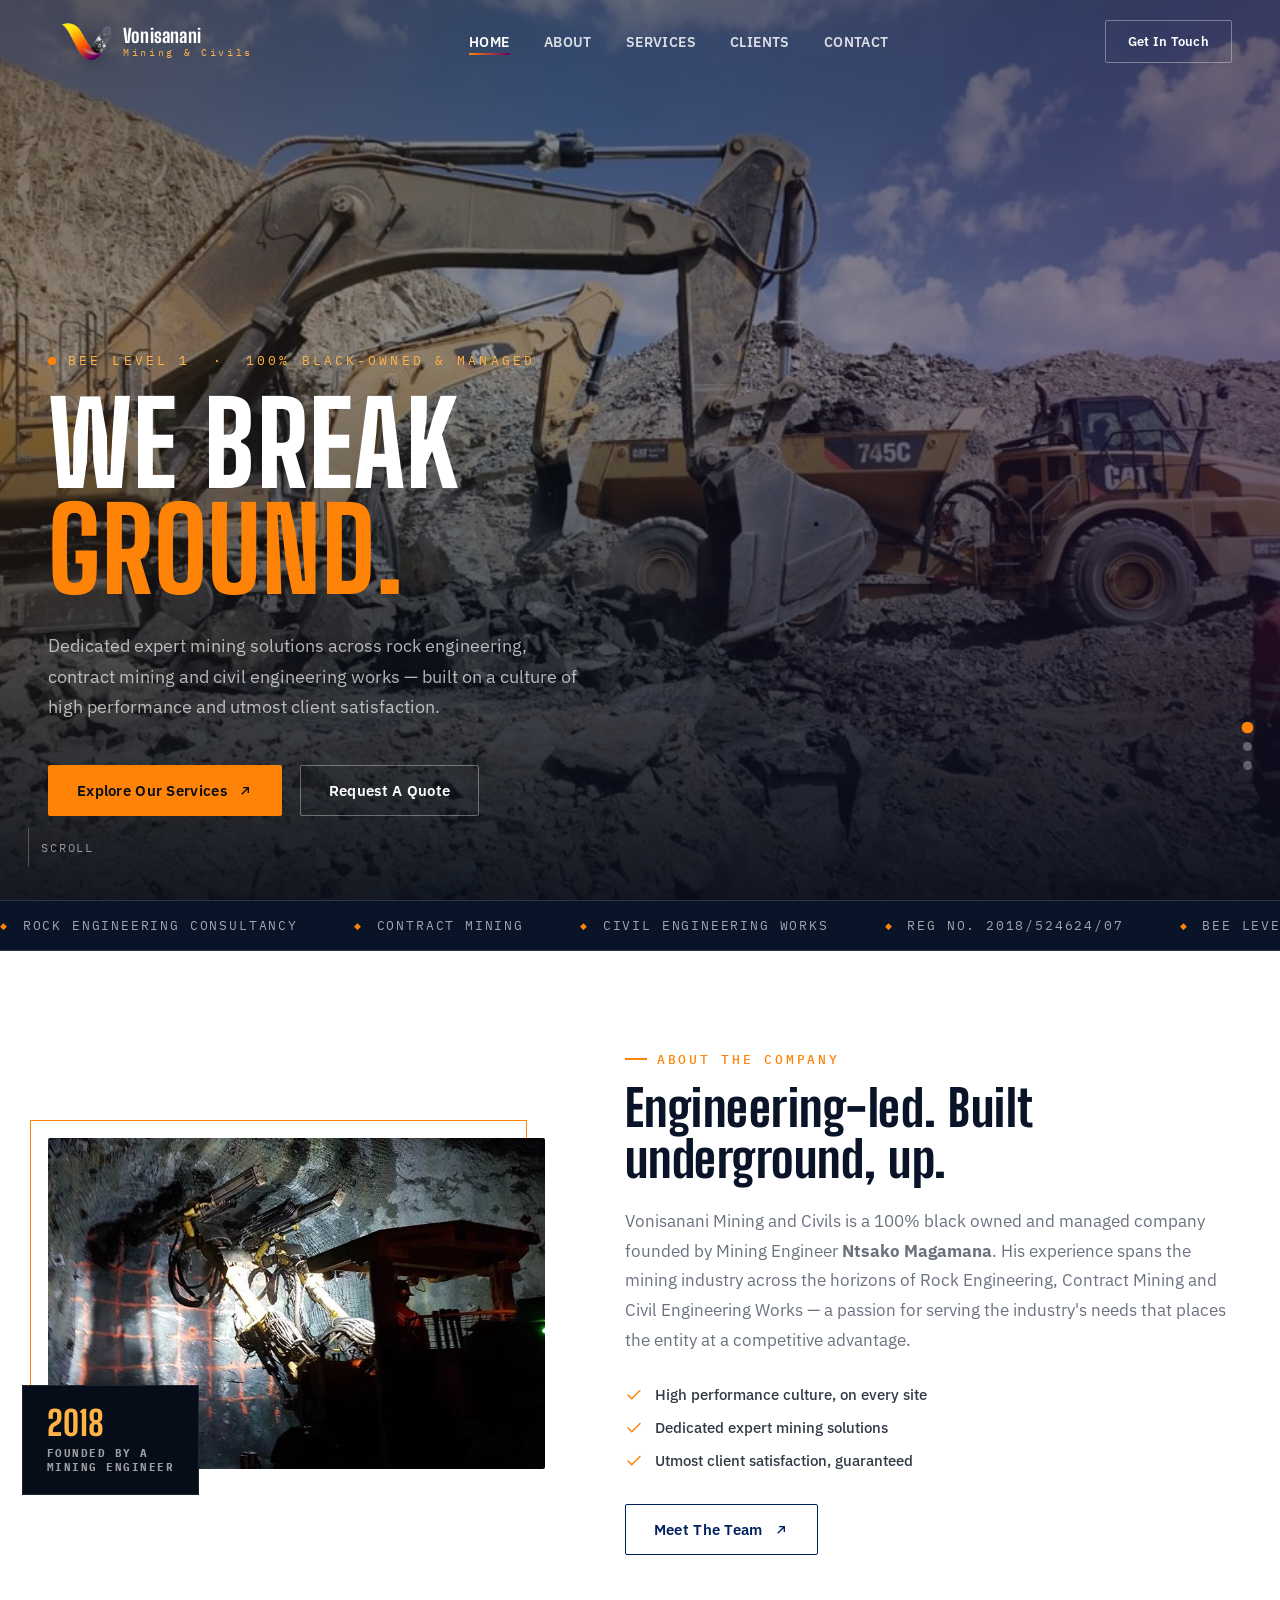
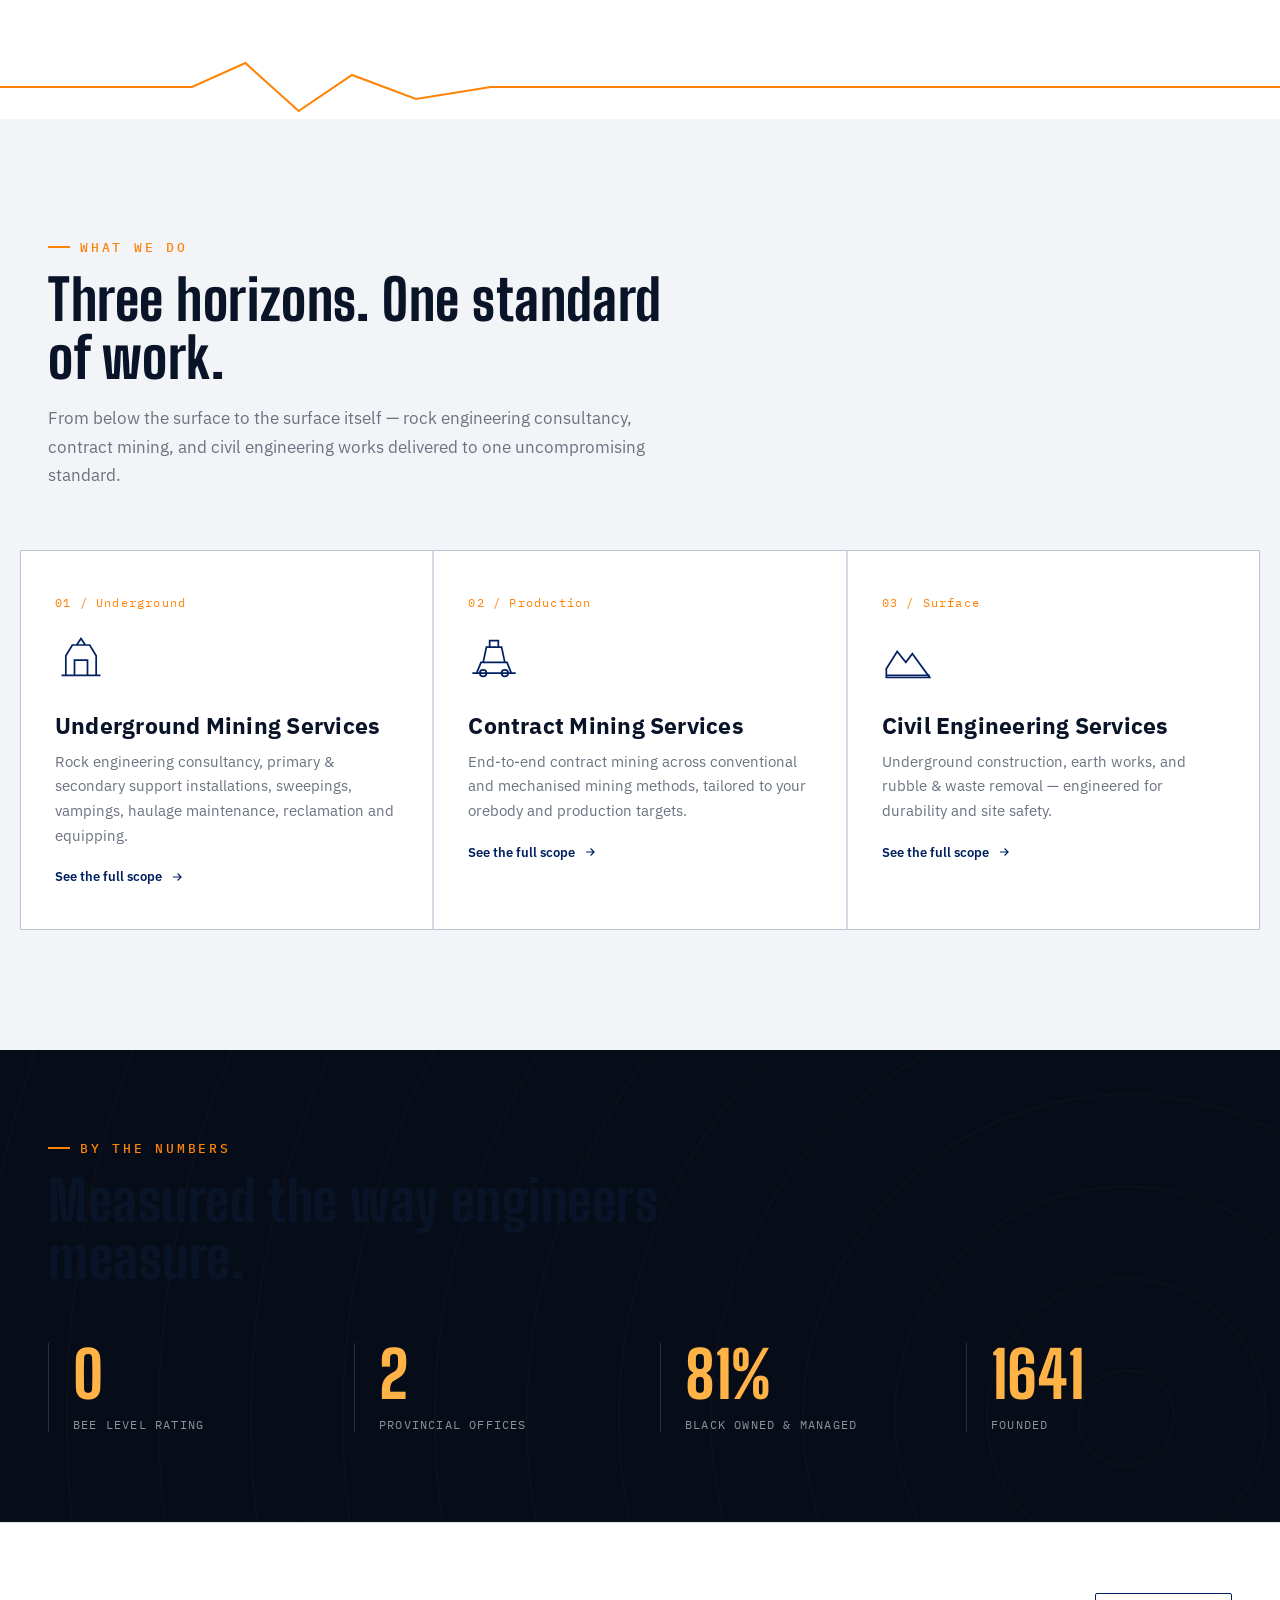
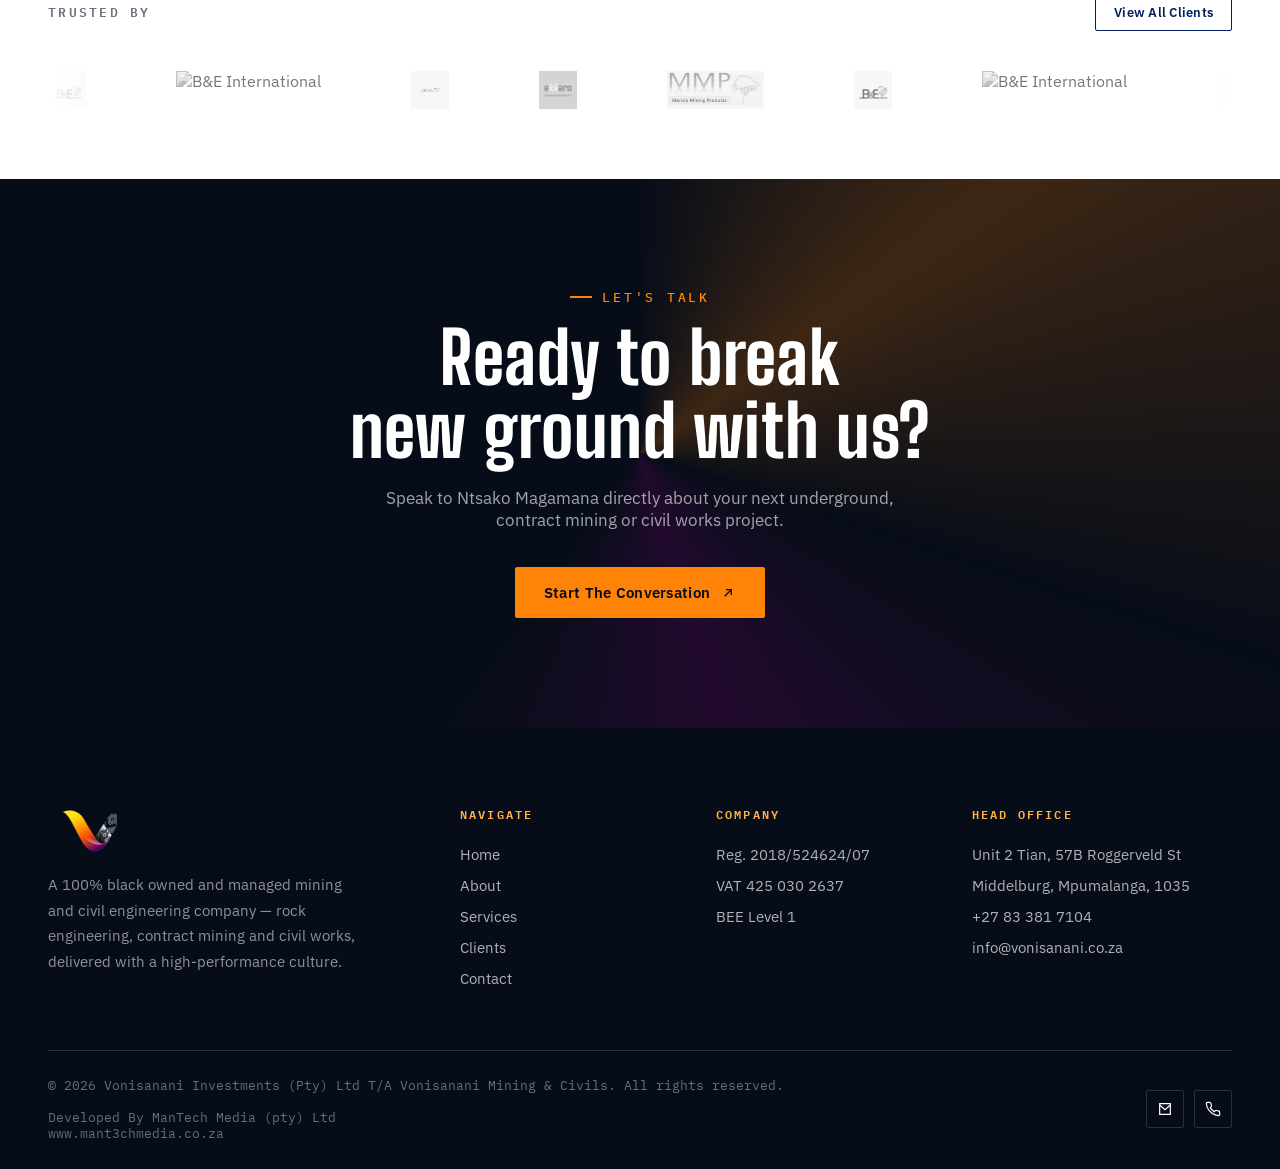
==== index.html @ 97412096 "Initial commit" ====
<!DOCTYPE html>
<html lang="en">
<head>
<meta charset="UTF-8">
<meta name="viewport" content="width=device-width, initial-scale=1.0">
<title>Vonisanani Mining & Civils — Rock Engineering, Contract Mining & Civil Works</title>
<meta name="description" content="100% black-owned, BEE Level 1 mining and civil engineering contractor delivering rock engineering, contract mining and civil construction across Mpumalanga, Gauteng and North West.">
<link rel="icon" href="images/logo.png">
<link rel="stylesheet" href="css/style.css">
</head>
<body>

<div class="scroll-progress"></div>

<!-- ===================== HEADER ===================== -->
<header class="site-header">
  <div class="container">
    <a href="index.html" class="brand">
      <img src="images/logo.png" alt="Vonisanani Mining & Civils logo">
      <span class="brand-word">Vonisanani<span>Mining &amp; Civils</span></span>
    </a>
    <nav class="nav-desktop">
      <a href="index.html">Home</a>
      <a href="about.html">About</a>
      <a href="services.html">Services</a>
      <a href="clients.html">Clients</a>
      <a href="contact.html">Contact</a>
    </nav>
    <div class="nav-cta">
      <a href="contact.html" class="btn btn-ghost">Get In Touch</a>
      <button class="burger" aria-label="Open menu"><span></span><span></span><span></span></button>
    </div>
  </div>
</header>

<div class="mobile-nav">
  <a href="index.html">Home</a>
  <a href="about.html">About</a>
  <a href="services.html">Services</a>
  <a href="clients.html">Clients</a>
  <a href="contact.html">Contact</a>
  <div class="mobile-nav-foot">
    +27 83 381 7104 &nbsp;·&nbsp; info@vonisanani.co.za<br>Middelburg · Centurion · Mooinooi
  </div>
</div>

<!-- ===================== HERO ===================== -->
<section class="hero" id="top">
  <div class="hero-slides">
    <div class="hero-slide active" style="background-image:url('images/hero-excavator.jpg')"></div>
    <div class="hero-slide" style="background-image:url('images/earthworks-trucks.jpg')"></div>
    <div class="hero-slide" style="background-image:url('images/underground-support.jpg')"></div>
  </div>
  <div class="hero-content">
    <div class="container">
      <div class="hero-eyebrow"><span class="dot"></span> BEE Level 1 &nbsp;·&nbsp; 100% Black-Owned &amp; Managed</div>
      <h1 class="hero-title">
        <span class="line"><span>WE BREAK</span></span>
        <span class="line"><span class="grad-text">GROUND.</span></span>
      </h1>
      <p class="hero-sub">Dedicated expert mining solutions across rock engineering, contract mining and civil engineering works — built on a culture of high performance and utmost client satisfaction.</p>
      <div class="hero-actions">
        <a href="services.html" class="btn btn-primary">Explore Our Services
          <svg viewBox="0 0 24 24" fill="none" stroke="currentColor" stroke-width="2"><path d="M7 17L17 7M9 7h8v8"/></svg>
        </a>
        <a href="contact.html" class="btn btn-ghost">Request A Quote</a>
      </div>
    </div>
  </div>
  <div class="hero-dots">
    <button class="active" aria-label="Slide 1"></button>
    <button aria-label="Slide 2"></button>
    <button aria-label="Slide 3"></button>
  </div>
  <div class="hero-scroll"><span class="line-anim"></span> Scroll</div>
</section>

<!-- ===================== MARQUEE STRIP ===================== -->
<div class="marquee-strip">
  <div class="marquee-track">
    <span>Rock Engineering Consultancy</span>
    <span>Contract Mining</span>
    <span>Civil Engineering Works</span>
    <span>Reg No. 2018/524624/07</span>
    <span>BEE Level 1</span>
    <span>Mpumalanga · Gauteng · North West</span>
    <span>Rock Engineering Consultancy</span>
    <span>Contract Mining</span>
    <span>Civil Engineering Works</span>
    <span>Reg No. 2018/524624/07</span>
    <span>BEE Level 1</span>
    <span>Mpumalanga · Gauteng · North West</span>
  </div>
</div>

<!-- ===================== INTRO ===================== -->
<section class="section intro-strip">
  <div class="container">
    <div class="intro-grid">
      <div class="intro-figure reveal">
        <img src="images/underground-worker.jpg" alt="Vonisanani mining crew underground on site">
        <div class="intro-badge">
          <div class="num">2018</div>
          <div class="lbl">Founded By A<br>Mining Engineer</div>
        </div>
      </div>
      <div class="intro-text reveal">
        <div class="eyebrow">About The Company</div>
        <h2>Engineering-led. Built underground, up.</h2>
        <p>Vonisanani Mining and Civils is a 100% black owned and managed company founded by Mining Engineer <strong>Ntsako Magamana</strong>. His experience spans the mining industry across the horizons of Rock Engineering, Contract Mining and Civil Engineering Works — a passion for serving the industry's needs that places the entity at a competitive advantage.</p>
        <ul class="intro-list">
          <li><svg viewBox="0 0 24 24" fill="none" stroke-width="2" stroke-linecap="round"><path d="M20 6L9 17l-5-5"/></svg> High performance culture, on every site</li>
          <li><svg viewBox="0 0 24 24" fill="none" stroke-width="2" stroke-linecap="round"><path d="M20 6L9 17l-5-5"/></svg> Dedicated expert mining solutions</li>
          <li><svg viewBox="0 0 24 24" fill="none" stroke-width="2" stroke-linecap="round"><path d="M20 6L9 17l-5-5"/></svg> Utmost client satisfaction, guaranteed</li>
        </ul>
        <a href="about.html" class="btn btn-dark" style="margin-top:34px;">Meet The Team
          <svg viewBox="0 0 24 24" fill="none" stroke="currentColor" stroke-width="2"><path d="M7 17L17 7M9 7h8v8"/></svg>
        </a>
      </div>
    </div>
  </div>
</section>

<span class="fracture"><svg viewBox="0 0 1200 64" preserveAspectRatio="none"><path d="M0 32 L180 32 L230 8 L280 56 L330 20 L390 44 L460 32 L1200 32" fill="none" stroke="#ff8306" stroke-width="2"/></svg></span>

<!-- ===================== SERVICES TEASER ===================== -->
<section class="section section-off">
  <div class="container">
    <div class="section-head reveal">
      <div class="eyebrow">What We Do</div>
      <h2>Three horizons. One standard of work.</h2>
      <p>From below the surface to the surface itself — rock engineering consultancy, contract mining, and civil engineering works delivered to one uncompromising standard.</p>
    </div>
  </div>
  <div class="container" style="padding:0;">
    <div class="svc-grid reveal">
      <div class="svc-card">
        <div class="svc-num">01 / Underground</div>
        <svg class="svc-icon" viewBox="0 0 48 48" fill="none" stroke="currentColor" stroke-width="1.6"><path d="M6 40h36M10 40V22l6-10h16l6 10v18M18 40V26h12v14M20 12l4-6 4 6"/></svg>
        <h3>Underground Mining Services</h3>
        <p>Rock engineering consultancy, primary &amp; secondary support installations, sweepings, vampings, haulage maintenance, reclamation and equipping.</p>
        <a href="services.html#underground" class="more">See the full scope
          <svg viewBox="0 0 24 24" fill="none" stroke="currentColor" stroke-width="2"><path d="M5 12h14M13 6l6 6-6 6"/></svg>
        </a>
      </div>
      <div class="svc-card">
        <div class="svc-num">02 / Production</div>
        <svg class="svc-icon" viewBox="0 0 48 48" fill="none" stroke="currentColor" stroke-width="1.6"><path d="M4 38h40M8 38l4-10h24l4 10M14 28l3-14h14l3 14M20 14V8h8v6"/><circle cx="14" cy="38" r="3"/><circle cx="34" cy="38" r="3"/></svg>
        <h3>Contract Mining Services</h3>
        <p>End-to-end contract mining across conventional and mechanised mining methods, tailored to your orebody and production targets.</p>
        <a href="services.html#contract" class="more">See the full scope
          <svg viewBox="0 0 24 24" fill="none" stroke="currentColor" stroke-width="2"><path d="M5 12h14M13 6l6 6-6 6"/></svg>
        </a>
      </div>
      <div class="svc-card">
        <div class="svc-num">03 / Surface</div>
        <svg class="svc-icon" viewBox="0 0 48 48" fill="none" stroke="currentColor" stroke-width="1.6"><path d="M4 34l10-16 8 10 6-8 16 22H4z"/><path d="M4 40h40"/></svg>
        <h3>Civil Engineering Services</h3>
        <p>Underground construction, earth works, and rubble &amp; waste removal — engineered for durability and site safety.</p>
        <a href="services.html#civil" class="more">See the full scope
          <svg viewBox="0 0 24 24" fill="none" stroke="currentColor" stroke-width="2"><path d="M5 12h14M13 6l6 6-6 6"/></svg>
        </a>
      </div>
    </div>
  </div>
</section>

<!-- ===================== STATS ===================== -->
<section class="stats-band">
  <div class="contour-bg"></div>
  <div class="container">
    <div class="section-head reveal" style="margin-bottom:56px;">
      <div class="eyebrow">By The Numbers</div>
      <h2>Measured the way engineers measure.</h2>
    </div>
    <div class="stats-grid reveal reveal-stagger">
      <div class="stat" style="--i:0"><div class="count"><span data-count="1" data-suffix="">0</span></div><div class="lbl">BEE Level Rating</div></div>
      <div class="stat" style="--i:1"><div class="count"><span data-count="3" data-suffix="">0</span></div><div class="lbl">Provincial Offices</div></div>
      <div class="stat" style="--i:2"><div class="count"><span data-count="100" data-suffix="%">0%</span></div><div class="lbl">Black Owned &amp; Managed</div></div>
      <div class="stat" style="--i:3"><div class="count"><span data-count="2018" data-suffix="">0</span></div><div class="lbl">Founded</div></div>
    </div>
  </div>
</section>

<!-- ===================== CLIENTS ===================== -->
<section class="clients-strip">
  <div class="container">
    <div class="clients-head reveal">
      <h3>Trusted By</h3>
      <a href="clients.html" class="btn btn-dark" style="padding:10px 18px; font-size:12.5px;">View All Clients</a>
    </div>
    <div class="logo-track-wrap reveal">
      <div class="logo-track">
        <img src="images/client-exxaro.png" alt="Exxaro">
        <img src="images/client-be-international.png" alt="B&E International">
        <img src="images/client-shazatorque.png" alt="Shazatorque Minerals extraction &amp; processing">
        <img src="images/client-unisa.png" alt="University of South Africa">
        <img src="images/client-mmp.png" alt="Marula Mining Products">
        <img src="images/client-exxaro.png" alt="Exxaro">
        <img src="images/client-be-international.png" alt="B&E International">
        <img src="images/client-shazatorque.png" alt="Shazatorque Minerals extraction &amp; processing">
        <img src="images/client-unisa.png" alt="University of South Africa">
        <img src="images/client-mmp.png" alt="Marula Mining Products">
      </div>
    </div>
  </div>
</section>

<!-- ===================== CTA ===================== -->
<section class="cta-banner">
  <div class="container">
    <div class="eyebrow" style="justify-content:center;">Let's Talk</div>
    <h2>Ready to break<br>new ground with us?</h2>
    <p>Speak to Ntsako Magamana directly about your next underground, contract mining or civil works project.</p>
    <a href="contact.html" class="btn btn-primary">Start The Conversation
      <svg viewBox="0 0 24 24" fill="none" stroke="currentColor" stroke-width="2"><path d="M7 17L17 7M9 7h8v8"/></svg>
    </a>
  </div>
</section>

<!-- ===================== FOOTER ===================== -->
<footer class="site-footer">
  <div class="container">
    <div class="footer-grid">
      <div class="footer-brand">
        <img src="images/logo.png" alt="Vonisanani Mining & Civils logo">
        <p>A 100% black owned and managed mining and civil engineering company — rock engineering, contract mining and civil works, delivered with a high-performance culture.</p>
      </div>
      <div class="footer-col">
        <h4>Navigate</h4>
        <a href="index.html">Home</a>
        <a href="about.html">About</a>
        <a href="services.html">Services</a>
        <a href="clients.html">Clients</a>
        <a href="contact.html">Contact</a>
      </div>
      <div class="footer-col">
        <h4>Company</h4>
        <p>Reg. 2018/524624/07</p>
        <p>VAT 425 030 2637</p>
        <p>BEE Level 1</p>
      </div>
      <div class="footer-col">
        <h4>Head Office</h4>
        <p>Unit 2 Tian, 57B Roggerveld St</p>
        <p>Middelburg, Mpumalanga, 1035</p>
        <a href="tel:+27833817104">+27 83 381 7104</a>
        <a href="mailto:info@vonisanani.co.za">info@vonisanani.co.za</a>
      </div>
    </div>
    <div class="footer-bottom">
      <span>© 2026 Vonisanani Investments (Pty) Ltd T/A Vonisanani Mining &amp; Civils. All rights reserved. 
      <br>
      <br>
      Developed By ManTech Media (pty) Ltd 
      <br>
      www.mant3chmedia.co.za 

    </span>
      <div class="footer-social">
        <a href="mailto:info@vonisanani.co.za" aria-label="Email"><svg viewBox="0 0 24 24" fill="none" stroke="#fff" stroke-width="1.8"><path d="M4 4h16v16H4z"/><path d="M4 6l8 7 8-7"/></svg></a>
        <a href="tel:+27833817104" aria-label="Phone"><svg viewBox="0 0 24 24" fill="none" stroke="#fff" stroke-width="1.8"><path d="M22 16.9v3a2 2 0 01-2.2 2 19.8 19.8 0 01-8.6-3.1 19.5 19.5 0 01-6-6A19.8 19.8 0 012 4.2 2 2 0 014 2h3a2 2 0 012 1.7c.1 1 .3 2 .6 3a2 2 0 01-.5 2L7.9 10a16 16 0 006 6l1.3-1.3a2 2 0 012-.5c1 .3 2 .5 3 .6a2 2 0 011.8 2z"/></svg></a>
      </div>
    </div>
  </div>
</footer>

<button class="to-top" aria-label="Back to top"><svg viewBox="0 0 24 24" fill="none" stroke-width="2" stroke-linecap="round" stroke-linejoin="round"><path d="M12 19V5M5 12l7-7 7 7"/></svg></button>

<script src="js/main.js"></script>
</body>
</html>
---- css/style.css ----
/* ============================================================
   VONISANANI MINING & CIVILS — DESIGN SYSTEM
   Palette pulled directly from the company mark:
   navy #002060, slate #303B47, orange #FF8306, magenta #680068
   ============================================================ */

@import url('https://fonts.googleapis.com/css2?family=Big+Shoulders+Display:wght@500;700;800;900&family=IBM+Plex+Sans:wght@400;500;600;700&family=IBM+Plex+Mono:wght@400;500;600&display=swap');

:root{
  --navy-950:#070d18;
  --navy-900:#0a1428;
  --navy-800:#0d1c38;
  --navy-700:#12294f;
  --navy:#002060;
  --slate:#303b47;
  --orange:#ff8306;
  --orange-2:#ffb347;
  --magenta:#680068;
  --magenta-2:#9a2f9e;
  --yellow:#ffe610;
  --off:#f3f4f7;
  --off-2:#e8eaf0;
  --white:#ffffff;
  --gray-500:#6b7280;
  --gray-300:#c9cdd3;
  --line:rgba(0,32,96,.12);
  --line-dark:rgba(255,255,255,.14);

  --font-display:'Big Shoulders Display', sans-serif;
  --font-body:'IBM Plex Sans', sans-serif;
  --font-mono:'IBM Plex Mono', monospace;

  --ease:cubic-bezier(.22,1,.36,1);
  --container:1240px;
}

*,*::before,*::after{ box-sizing:border-box; }
html{ scroll-behavior:smooth; }
@media (prefers-reduced-motion: reduce){
  html{ scroll-behavior:auto; }
  *,*::before,*::after{ animation-duration:.001ms !important; animation-iteration-count:1 !important; transition-duration:.001ms !important; scroll-behavior:auto !important; }
}

body{
  margin:0;
  font-family:var(--font-body);
  background:var(--white);
  color:var(--navy-900);
  -webkit-font-smoothing:antialiased;
  overflow-x:hidden;
}

img{ max-width:100%; display:block; }
a{ color:inherit; text-decoration:none; }
ul{ margin:0; padding:0; list-style:none; }
button{ font-family:inherit; cursor:pointer; }
h1,h2,h3,h4{ margin:0; font-family:var(--font-display); font-weight:800; letter-spacing:.01em; line-height:1.02; }
p{ margin:0; }

::selection{ background:var(--orange); color:var(--navy-950); }

:focus-visible{
  outline:2px solid var(--orange);
  outline-offset:3px;
}

.container{
  width:100%;
  max-width:var(--container);
  margin:0 auto;
  padding:0 28px;
}

.eyebrow{
  font-family:var(--font-mono);
  font-size:12.5px;
  letter-spacing:.22em;
  text-transform:uppercase;
  color:var(--orange);
  display:flex;
  align-items:center;
  gap:10px;
  font-weight:500;
  margin-bottom:16px;
}
.eyebrow::before{
  content:'';
  width:22px;
  height:2px;
  background:var(--orange);
  display:inline-block;
}

.grad-text{
  background:linear-gradient(100deg,var(--orange) 0%,var(--orange) 35%,var(--magenta) 100%);
  -webkit-background-clip:text;
  background-clip:text;
  color:transparent;
}

/* ---------------- Buttons ---------------- */
.btn{
  display:inline-flex;
  align-items:center;
  gap:10px;
  padding:15px 28px;
  font-family:var(--font-body);
  font-weight:600;
  font-size:14.5px;
  letter-spacing:.02em;
  border-radius:2px;
  border:1.5px solid transparent;
  position:relative;
  transition:transform .35s var(--ease), box-shadow .35s var(--ease), background .35s var(--ease), color .35s var(--ease), border-color .35s var(--ease);
  white-space:nowrap;
}
.btn-primary{
  background:var(--orange);
  color:var(--navy-950);
}
.btn-primary:hover{
  transform:translateY(-2px);
  box-shadow:0 14px 30px -10px rgba(255,131,6,.55);
}
.btn-ghost{
  border-color:rgba(255,255,255,.35);
  color:var(--white);
}
.btn-ghost:hover{
  border-color:var(--white);
  background:rgba(255,255,255,.08);
  transform:translateY(-2px);
}
.btn-dark{
  border-color:var(--navy);
  color:var(--navy);
}
.btn-dark:hover{
  background:var(--navy);
  color:var(--white);
  transform:translateY(-2px);
}
.btn svg{ width:16px; height:16px; transition:transform .35s var(--ease); }
.btn:hover svg{ transform:translate(3px,-3px); }

/* ---------------- Header ---------------- */
.site-header{
  position:fixed;
  top:0; left:0; right:0;
  z-index:1000;
  padding:20px 0;
  transition:padding .4s var(--ease), background .4s var(--ease), box-shadow .4s var(--ease);
}
.site-header .container{ display:flex; align-items:center; justify-content:space-between; gap:24px; }
.site-header.scrolled{
  padding:10px 0;
  background:rgba(7,13,24,.86);
  backdrop-filter:blur(14px) saturate(140%);
  box-shadow:0 10px 30px -18px rgba(0,0,0,.5);
}

.brand{ display:flex; align-items:center; gap:12px; }
.brand img{ height:42px; width:auto; transition:height .4s var(--ease); filter:drop-shadow(0 2px 10px rgba(0,0,0,.25)); }
.site-header.scrolled .brand img{ height:34px; }
.brand-word{ font-family:var(--font-display); font-weight:800; font-size:19px; color:var(--white); line-height:1; letter-spacing:.01em; }
.brand-word span{ display:block; font-family:var(--font-mono); font-weight:400; font-size:9.5px; letter-spacing:.28em; color:var(--orange-2); margin-top:3px; }

.nav-desktop{ display:flex; align-items:center; gap:2px; }
.nav-desktop a{
  position:relative;
  color:rgba(255,255,255,.82);
  font-size:13.5px;
  font-weight:600;
  letter-spacing:.03em;
  text-transform:uppercase;
  padding:10px 16px;
  transition:color .3s;
}
.nav-desktop a:hover{ color:var(--white); }
.nav-desktop a::after{
  content:'';
  position:absolute;
  left:16px; right:16px; bottom:6px;
  height:2px;
  background:linear-gradient(90deg,var(--orange),var(--magenta));
  transform:scaleX(0);
  transform-origin:left;
  transition:transform .35s var(--ease);
}
.nav-desktop a:hover::after,
.nav-desktop a.active::after{ transform:scaleX(1); }
.nav-desktop a.active{ color:var(--white); }

.nav-cta{ display:flex; align-items:center; gap:14px; }
.nav-cta .btn{ padding:12px 22px; font-size:13px; }

.burger{
  display:none;
  width:44px; height:44px;
  border:1px solid rgba(255,255,255,.25);
  background:rgba(255,255,255,.05);
  border-radius:2px;
  position:relative;
  z-index:1200;
}
.burger span{
  position:absolute; left:11px; width:22px; height:2px; background:#fff;
  transition:transform .3s var(--ease), opacity .3s var(--ease), top .3s var(--ease);
}
.burger span:nth-child(1){ top:16px; }
.burger span:nth-child(2){ top:22px; }
.burger span:nth-child(3){ top:28px; }
.burger.open span:nth-child(1){ top:22px; transform:rotate(45deg); }
.burger.open span:nth-child(2){ opacity:0; }
.burger.open span:nth-child(3){ top:22px; transform:rotate(-45deg); }

.mobile-nav{
  position:fixed; inset:0;
  background:var(--navy-950);
  z-index:1100;
  display:flex; flex-direction:column;
  justify-content:center;
  padding:40px;
  transform:translateY(-100%);
  transition:transform .5s var(--ease);
}
.mobile-nav.open{ transform:translateY(0); }
.mobile-nav a{
  display:block;
  font-family:var(--font-display);
  font-size:38px;
  font-weight:800;
  color:var(--white);
  padding:12px 0;
  border-bottom:1px solid var(--line-dark);
  opacity:0;
  transform:translateY(16px);
  transition:opacity .5s var(--ease), transform .5s var(--ease);
}
.mobile-nav.open a{ opacity:1; transform:translateY(0); }
.mobile-nav a:nth-child(1){ transition-delay:.08s; }
.mobile-nav a:nth-child(2){ transition-delay:.14s; }
.mobile-nav a:nth-child(3){ transition-delay:.2s; }
.mobile-nav a:nth-child(4){ transition-delay:.26s; }
.mobile-nav a:nth-child(5){ transition-delay:.32s; }
.mobile-nav-foot{ margin-top:30px; font-family:var(--font-mono); color:var(--gray-300); font-size:13px; }

@media (max-width:960px){
  .nav-desktop, .nav-cta .btn-dark, .nav-cta .btn-ghost{ display:none; }
  .burger{ display:block; }
}

/* ---------------- Fracture divider (signature element) ---------------- */
.fracture{
  position:relative;
  width:100%;
  height:64px;
  overflow:hidden;
  display:block;
}
.fracture svg{ width:100%; height:100%; display:block; }
.fracture path{
  stroke-dasharray:2600;
  stroke-dashoffset:2600;
  transition:stroke-dashoffset 1.6s var(--ease);
}
.fracture.in-view path{ stroke-dashoffset:0; }

/* ---------------- Sections ---------------- */
.section{ padding:120px 0; position:relative; }
.section-tight{ padding:80px 0; }
.section-dark{ background:var(--navy-950); color:var(--white); }
.section-off{ background:var(--off); }

.section-head{ max-width:640px; margin-bottom:60px; }
.section-head h2{ font-size:clamp(34px,5vw,56px); color:var(--navy-900); }
.section-dark .section-head h2{ color:var(--white); }
.section-head p{ margin-top:18px; font-size:17px; line-height:1.7; color:var(--gray-500); }
.section-dark .section-head p{ color:rgba(255,255,255,.62); }

.reveal{
  opacity:0;
  transform:translateY(36px);
  transition:opacity .9s var(--ease), transform .9s var(--ease);
}
.reveal.in-view{ opacity:1; transform:translateY(0); }
.reveal-stagger > *{ transition-delay:calc(var(--i,0) * 90ms); }

/* topographic contour texture for light sections */
.contour-bg{
  position:absolute; inset:0;
  background-image:
    repeating-radial-gradient(circle at 14% 22%, transparent 0 34px, rgba(0,32,96,.045) 35px 36px, transparent 37px 70px),
    repeating-radial-gradient(circle at 88% 78%, transparent 0 46px, rgba(255,131,6,.05) 47px 48px, transparent 49px 92px);
  pointer-events:none;
}

/* ---------------- Footer ---------------- */
.site-footer{
  background:var(--navy-950);
  color:rgba(255,255,255,.7);
  padding:80px 0 28px;
  position:relative;
}
.footer-grid{
  display:grid;
  grid-template-columns:1.4fr .8fr .8fr 1fr;
  gap:48px;
  padding-bottom:56px;
  border-bottom:1px solid var(--line-dark);
}
.footer-brand img{ height:46px; margin-bottom:18px; }
.footer-brand p{ font-size:14.5px; line-height:1.75; max-width:320px; color:rgba(255,255,255,.55); }
.footer-col h4{ font-family:var(--font-mono); font-size:12px; letter-spacing:.18em; text-transform:uppercase; color:var(--orange-2); margin-bottom:18px; font-weight:600; }
.footer-col a, .footer-col p{ display:block; font-size:14.5px; color:rgba(255,255,255,.68); padding:6px 0; transition:color .25s, transform .25s; }
.footer-col a:hover{ color:var(--white); transform:translateX(4px); }
.footer-bottom{ display:flex; justify-content:space-between; align-items:center; padding-top:26px; font-size:12.5px; font-family:var(--font-mono); color:rgba(255,255,255,.4); flex-wrap:wrap; gap:12px; }
.footer-social{ display:flex; gap:10px; }
.footer-social a{ width:38px; height:38px; border:1px solid var(--line-dark); border-radius:2px; display:flex; align-items:center; justify-content:center; transition:border-color .3s, background .3s, transform .3s; }
.footer-social a:hover{ border-color:var(--orange); background:rgba(255,131,6,.1); transform:translateY(-3px); }
.footer-social svg{ width:16px; height:16px; }

@media (max-width:860px){
  .footer-grid{ grid-template-columns:1fr 1fr; }
}
@media (max-width:560px){
  .footer-grid{ grid-template-columns:1fr; }
}

/* ---------------- Page hero (interior pages) ---------------- */
.page-hero{
  position:relative;
  padding:190px 0 110px;
  background:var(--navy-950);
  color:var(--white);
  overflow:hidden;
}
.page-hero::before{
  content:'';
  position:absolute; inset:0;
  background:
    linear-gradient(135deg, rgba(255,131,6,.16), transparent 45%),
    linear-gradient(315deg, rgba(104,0,104,.28), transparent 50%);
}
.page-hero .container{ position:relative; z-index:2; }
.page-hero .eyebrow{ color:var(--orange-2); }
.page-hero h1{ font-size:clamp(44px,7vw,88px); color:var(--white); }
.page-hero p{ margin-top:20px; max-width:600px; font-size:17px; line-height:1.7; color:rgba(255,255,255,.65); }
.page-hero .crumb{ margin-top:34px; font-family:var(--font-mono); font-size:12.5px; letter-spacing:.08em; color:rgba(255,255,255,.4); }
.page-hero .crumb span{ color:var(--orange-2); }

/* ---------------- Stat / marquee ---------------- */
.marquee-strip{
  border-top:1px solid var(--line-dark);
  border-bottom:1px solid var(--line-dark);
  background:var(--navy-900);
  overflow:hidden;
  padding:16px 0;
}
.marquee-track{
  display:flex;
  gap:56px;
  white-space:nowrap;
  width:max-content;
  animation:marquee 26s linear infinite;
}
.marquee-track span{
  font-family:var(--font-mono);
  font-size:13px;
  letter-spacing:.14em;
  text-transform:uppercase;
  color:rgba(255,255,255,.62);
  display:flex;
  align-items:center;
  gap:14px;
}
.marquee-track span::before{ content:'◆'; color:var(--orange); font-size:9px; }
@keyframes marquee{ from{ transform:translateX(0);} to{ transform:translateX(-50%);} }

/* generic card */
.card{
  background:var(--white);
  border:1px solid var(--line);
  border-radius:2px;
  transition:transform .45s var(--ease), box-shadow .45s var(--ease), border-color .45s var(--ease);
}
.card:hover{ transform:translateY(-6px); box-shadow:0 30px 60px -30px rgba(0,32,96,.28); border-color:transparent; }

.tag-line{ height:3px; width:44px; background:linear-gradient(90deg,var(--orange),var(--magenta)); margin-bottom:18px; }

/* scroll progress bar */
.scroll-progress{
  position:fixed; top:0; left:0; height:3px; width:0%;
  background:linear-gradient(90deg,var(--orange),var(--magenta));
  z-index:2000;
  transition:width .1s linear;
}

/* back to top */
.to-top{
  position:fixed; right:24px; bottom:24px;
  width:50px; height:50px;
  background:var(--navy-950);
  border:1px solid var(--line-dark);
  border-radius:50%;
  display:flex; align-items:center; justify-content:center;
  opacity:0; visibility:hidden; transform:translateY(10px);
  transition:opacity .35s, transform .35s, visibility .35s, background .3s;
  z-index:900;
}
.to-top.show{ opacity:1; visibility:visible; transform:translateY(0); }
.to-top:hover{ background:var(--orange); }
.to-top svg{ width:18px; height:18px; stroke:#fff; }

@media (max-width:720px){
  .section{ padding:80px 0; }
  .page-hero{ padding:150px 0 80px; }
}

/* ============================================================
   HOME PAGE
   ============================================================ */
.hero{
  position:relative;
  height:100vh;
  min-height:640px;
  display:flex;
  align-items:flex-end;
  overflow:hidden;
  background:var(--navy-950);
}
.hero-slides{ position:absolute; inset:0; }
.hero-slide{
  position:absolute; inset:0;
  background-size:cover;
  background-position:center;
  opacity:0;
  transform:scale(1.12);
  transition:opacity 1.6s ease;
  animation:kenburns 14s ease-in-out infinite;
}
.hero-slide.active{ opacity:1; z-index:1; }
@keyframes kenburns{
  0%{ transform:scale(1.06) translate(0,0); }
  50%{ transform:scale(1.16) translate(-1.4%,-1%); }
  100%{ transform:scale(1.06) translate(0,0); }
}
.hero::after{
  content:'';
  position:absolute; inset:0;
  background:
    linear-gradient(180deg, rgba(7,13,24,.55) 0%, rgba(7,13,24,.4) 40%, rgba(7,13,24,.94) 100%),
    linear-gradient(100deg, rgba(255,131,6,.22), transparent 40%, rgba(104,0,104,.32));
  z-index:2;
}
.hero-content{
  position:relative; z-index:3;
  width:100%;
  padding:0 0 84px;
}
.hero-eyebrow{
  font-family:var(--font-mono);
  color:var(--orange-2);
  font-size:13px;
  letter-spacing:.24em;
  text-transform:uppercase;
  display:flex;
  align-items:center;
  gap:12px;
  margin-bottom:22px;
  opacity:0;
  animation:heroIn .9s var(--ease) .3s forwards;
}
.hero-eyebrow .dot{ width:8px; height:8px; border-radius:50%; background:var(--orange); animation:pulse 2s infinite; }
@keyframes pulse{ 0%,100%{ box-shadow:0 0 0 0 rgba(255,131,6,.6);} 70%{ box-shadow:0 0 0 10px rgba(255,131,6,0);} }

.hero-title{
  font-size:clamp(52px,9vw,132px);
  color:var(--white);
  line-height:.92;
  overflow:hidden;
}
.hero-title .line{ display:block; overflow:hidden; }
.hero-title .line span{
  display:block;
  transform:translateY(110%);
  animation:heroLine 1s var(--ease) forwards;
}
.hero-title .line:nth-child(1) span{ animation-delay:.15s; }
.hero-title .line:nth-child(2) span{ animation-delay:.28s; }
@keyframes heroLine{ to{ transform:translateY(0); } }

.hero-sub{
  margin-top:28px;
  max-width:540px;
  font-size:17.5px;
  line-height:1.75;
  color:rgba(255,255,255,.68);
  opacity:0;
  animation:heroIn .9s var(--ease) .6s forwards;
}
.hero-actions{
  display:flex; align-items:center; gap:18px; flex-wrap:wrap;
  margin-top:42px;
  opacity:0;
  animation:heroIn .9s var(--ease) .75s forwards;
}
@keyframes heroIn{ from{ opacity:0; transform:translateY(18px);} to{ opacity:1; transform:translateY(0);} }

.hero-dots{
  position:absolute; right:28px; bottom:130px; z-index:4;
  display:flex; flex-direction:column; gap:10px;
}
.hero-dots button{
  width:9px; height:9px; border-radius:50%;
  background:rgba(255,255,255,.3);
  border:none; padding:0;
  transition:background .3s, transform .3s;
}
.hero-dots button.active{ background:var(--orange); transform:scale(1.3); }

.hero-scroll{
  position:absolute; left:28px; bottom:34px; z-index:4;
  display:flex; align-items:center; gap:12px;
  color:rgba(255,255,255,.55);
  font-family:var(--font-mono); font-size:11.5px; letter-spacing:.16em; text-transform:uppercase;
}
.hero-scroll .line-anim{ width:1px; height:38px; background:rgba(255,255,255,.25); position:relative; overflow:hidden; }
.hero-scroll .line-anim::after{
  content:''; position:absolute; left:0; top:-40%; width:100%; height:40%;
  background:var(--orange);
  animation:scrollLine 1.8s ease-in-out infinite;
}
@keyframes scrollLine{ 0%{ top:-40%;} 100%{ top:100%;} }

/* intro strip */
.intro-strip{ padding:100px 0; }
.intro-grid{ display:grid; grid-template-columns:.9fr 1.1fr; gap:80px; align-items:center; }
.intro-figure{ position:relative; }
.intro-figure img{ width:100%; border-radius:2px; }
.intro-figure::before{
  content:'';
  position:absolute; top:-18px; left:-18px; right:18px; bottom:18px;
  border:1.5px solid var(--orange);
  z-index:-1;
}
.intro-badge{
  position:absolute; bottom:-26px; left:-26px;
  background:var(--navy-950); color:#fff;
  padding:20px 24px;
  font-family:var(--font-display);
  font-weight:800;
  border:1px solid rgba(255,255,255,.1);
}
.intro-badge .num{ font-size:34px; color:var(--orange-2); line-height:1; }
.intro-badge .lbl{ font-family:var(--font-mono); font-size:10.5px; letter-spacing:.14em; text-transform:uppercase; color:rgba(255,255,255,.6); margin-top:6px; }
.intro-text h2{ font-size:clamp(32px,4.4vw,50px); color:var(--navy-900); }
.intro-text p{ margin-top:22px; font-size:16.5px; line-height:1.8; color:var(--gray-500); }
.intro-list{ margin-top:30px; display:grid; gap:14px; }
.intro-list li{ display:flex; align-items:center; gap:12px; font-size:15px; color:var(--slate); font-weight:500; }
.intro-list svg{ width:18px; height:18px; flex-shrink:0; stroke:var(--orange); }
@media (max-width:900px){ .intro-grid{ grid-template-columns:1fr; gap:60px; } .intro-badge{ left:0; } }

/* services teaser grid */
.svc-grid{ display:grid; grid-template-columns:repeat(3,1fr); gap:2px; background:var(--line); border:1px solid var(--line); }
.svc-card{
  background:var(--white);
  padding:44px 34px;
  position:relative;
  overflow:hidden;
  transition:background .4s var(--ease);
}
.svc-card::before{
  content:'';
  position:absolute; left:0; top:0; bottom:0; width:3px;
  background:linear-gradient(180deg,var(--orange),var(--magenta));
  transform:scaleY(0); transform-origin:bottom;
  transition:transform .5s var(--ease);
}
.svc-card:hover::before{ transform:scaleY(1); }
.svc-card:hover{ background:var(--off); }
.svc-num{ font-family:var(--font-mono); font-size:12px; color:var(--orange); letter-spacing:.1em; }
.svc-icon{ width:52px; height:52px; margin:22px 0 26px; color:var(--navy); transition:transform .5s var(--ease); }
.svc-card:hover .svc-icon{ transform:translateY(-4px) rotate(-4deg); }
.svc-card h3{ font-size:23px; color:var(--navy-900); font-weight:700; font-family:var(--font-body); }
.svc-card p{ margin-top:12px; font-size:14.5px; line-height:1.7; color:var(--gray-500); }
.svc-card a.more{ display:inline-flex; align-items:center; gap:8px; margin-top:20px; font-size:13px; font-weight:600; color:var(--navy); }
.svc-card a.more svg{ width:14px; height:14px; transition:transform .3s; }
.svc-card:hover a.more svg{ transform:translateX(4px); }
@media (max-width:900px){ .svc-grid{ grid-template-columns:1fr; } }

/* stats counters */
.stats-band{
  background:var(--navy-950);
  color:#fff;
  padding:90px 0;
  position:relative;
  overflow:hidden;
}
.stats-band .contour-bg{ opacity:.5; }
.stats-grid{ display:grid; grid-template-columns:repeat(4,1fr); gap:40px; position:relative; z-index:2; }
.stat{ text-align:left; border-left:1px solid var(--line-dark); padding-left:24px; }
.stat .count{ font-family:var(--font-display); font-size:clamp(40px,5vw,64px); font-weight:800; color:var(--white); line-height:1; }
.stat .count span{ color:var(--orange-2); }
.stat .lbl{ margin-top:10px; font-family:var(--font-mono); font-size:12px; letter-spacing:.1em; text-transform:uppercase; color:rgba(255,255,255,.55); }
@media (max-width:860px){ .stats-grid{ grid-template-columns:repeat(2,1fr); gap:36px 24px; } }

/* clients marquee */
.clients-strip{ padding:70px 0; border-top:1px solid var(--line); }
.clients-head{ display:flex; align-items:baseline; justify-content:space-between; margin-bottom:40px; flex-wrap:wrap; gap:14px; }
.clients-head h3{ font-family:var(--font-mono); font-size:12.5px; letter-spacing:.18em; text-transform:uppercase; color:var(--gray-500); font-weight:600; }
.logo-track-wrap{ overflow:hidden; -webkit-mask-image:linear-gradient(90deg,transparent,#000 8%,#000 92%,transparent); mask-image:linear-gradient(90deg,transparent,#000 8%,#000 92%,transparent); }
.logo-track{ display:flex; align-items:center; gap:90px; width:max-content; animation:marquee 22s linear infinite; }
.logo-track img{ height:38px; width:auto; object-fit:contain; filter:grayscale(1) contrast(0.9); opacity:.6; transition:opacity .35s, filter .35s; }
.logo-track img:hover{ filter:none; opacity:1; }

/* CTA banner */
.cta-banner{
  position:relative;
  padding:110px 0;
  background:var(--navy-950);
  overflow:hidden;
  text-align:center;
}
.cta-banner::before{
  content:'';
  position:absolute; inset:-40%;
  background:conic-gradient(from 0deg, transparent, rgba(255,131,6,.22), transparent 30%, rgba(104,0,104,.28), transparent 60%);
  animation:spin 18s linear infinite;
}
@keyframes spin{ to{ transform:rotate(360deg); } }
.cta-banner .container{ position:relative; z-index:2; }
.cta-banner h2{ font-size:clamp(36px,6vw,72px); color:#fff; }
.cta-banner p{ margin:20px auto 0; max-width:520px; color:rgba(255,255,255,.62); font-size:16.5px; }
.cta-banner .btn{ margin-top:36px; }

/* ============================================================
   ABOUT PAGE
   ============================================================ */
.about-grid{ display:grid; grid-template-columns:1fr 1fr; gap:90px; align-items:center; }
.about-media{ position:relative; }
.about-media .frame{ position:relative; overflow:hidden; }
.about-media img{ width:100%; transition:transform .8s var(--ease); }
.about-media:hover img{ transform:scale(1.05); }
.about-media .frame::after{
  content:'';
  position:absolute; inset:0;
  background:linear-gradient(180deg, transparent 60%, rgba(0,32,96,.5));
}
.about-media .corner{
  position:absolute; width:70px; height:70px;
  border-top:2px solid var(--orange); border-left:2px solid var(--orange);
  top:-16px; left:-16px;
}
.about-copy p{ font-size:16.5px; line-height:1.85; color:var(--slate); margin-bottom:20px; }
.about-copy p:first-of-type{ font-size:20px; font-weight:500; color:var(--navy-900); }

.horizons{ margin-top:90px; }
.horizon-row{
  display:grid; grid-template-columns:110px 1fr;
  border-top:1px solid var(--line);
  padding:34px 0;
  gap:24px;
  position:relative;
}
.horizon-row:last-child{ border-bottom:1px solid var(--line); }
.horizon-row .hz-num{ font-family:var(--font-mono); font-size:13px; color:var(--orange); padding-top:4px; }
.horizon-row h3{ font-size:26px; color:var(--navy-900); font-family:var(--font-body); font-weight:700; }
.horizon-row p{ margin-top:10px; color:var(--gray-500); font-size:15px; line-height:1.7; max-width:640px; }
.horizon-row::before{
  content:''; position:absolute; left:0; bottom:-1px; height:1px; width:0;
  background:linear-gradient(90deg,var(--orange),var(--magenta));
  transition:width .6s var(--ease);
}
.horizon-row:hover::before{ width:100%; }

/* CEO spotlight */
.ceo-band{ background:var(--navy-950); color:#fff; padding:120px 0; position:relative; overflow:hidden; }
.ceo-grid{ display:grid; grid-template-columns:.7fr 1.3fr; gap:70px; align-items:center; }
.ceo-photo{ position:relative; }
.ceo-photo img{ width:100%; filter:grayscale(.15) contrast(1.05); }
.ceo-photo::before{
  content:'';
  position:absolute; inset:-14px -14px auto auto; width:60%; height:60%;
  border:1.5px solid var(--orange);
  z-index:-1;
}
.ceo-tag{ position:absolute; bottom:-18px; left:-18px; background:var(--orange); color:var(--navy-950); font-family:var(--font-mono); font-size:11.5px; letter-spacing:.1em; padding:12px 18px; font-weight:600; text-transform:uppercase; }
.ceo-copy .eyebrow{ color:var(--orange-2); }
.ceo-copy h2{ font-size:clamp(32px,4.4vw,50px); color:#fff; }
.ceo-copy .role{ font-family:var(--font-mono); font-size:13px; color:rgba(255,255,255,.5); margin-top:10px; letter-spacing:.06em; }
.ceo-copy p.bio{ margin-top:24px; font-size:16px; line-height:1.85; color:rgba(255,255,255,.68); max-width:600px; }
.ceo-quote{ margin-top:32px; padding-left:22px; border-left:2px solid var(--orange); font-family:var(--font-display); font-size:24px; font-weight:500; color:#fff; max-width:560px; line-height:1.4; }
@media (max-width:900px){ .about-grid, .ceo-grid{ grid-template-columns:1fr; } .ceo-photo{ max-width:340px; } }

/* values grid */
.values-grid{ display:grid; grid-template-columns:repeat(3,1fr); gap:34px; }
.value-card{ padding:36px 30px; border:1px solid var(--line); position:relative; }
.value-card .vnum{ font-family:var(--font-mono); color:var(--gray-300); font-size:34px; font-weight:600; }
.value-card h3{ margin-top:16px; font-size:21px; font-family:var(--font-body); color:var(--navy-900); }
.value-card p{ margin-top:10px; font-size:14.5px; color:var(--gray-500); line-height:1.7; }
@media (max-width:860px){ .values-grid{ grid-template-columns:1fr; } }

/* ============================================================
   SERVICES PAGE
   ============================================================ */
.svc-category{ padding:70px 0; border-top:1px solid var(--line); }
.svc-category:first-of-type{ border-top:none; }
.svc-cat-head{ display:grid; grid-template-columns:.5fr 1.5fr; gap:40px; margin-bottom:50px; }
.svc-cat-head .cat-index{ font-family:var(--font-display); font-size:88px; font-weight:800; color:var(--off-2); line-height:1; }
.svc-cat-head h2{ font-size:clamp(28px,3.6vw,42px); color:var(--navy-900); }
.svc-cat-head p{ margin-top:14px; color:var(--gray-500); font-size:15.5px; line-height:1.7; max-width:560px; }

.svc-list{ display:grid; grid-template-columns:repeat(2,1fr); gap:1px; background:var(--line); border:1px solid var(--line); margin-left:calc(.5fr); }
.svc-item{
  background:#fff; padding:30px 28px; display:flex; align-items:flex-start; gap:18px;
  transition:background .35s;
}
.svc-item:hover{ background:var(--off); }
.svc-item .ico{ width:38px; height:38px; flex-shrink:0; color:var(--orange); }
.svc-item h4{ font-size:17px; font-weight:700; font-family:var(--font-body); color:var(--navy-900); }
.svc-item p{ margin-top:6px; font-size:13.5px; color:var(--gray-500); line-height:1.6; }
@media (max-width:900px){ .svc-cat-head{ grid-template-columns:1fr; } .svc-cat-head .cat-index{ font-size:60px; } .svc-list{ grid-template-columns:1fr; } }

.process-band{ background:var(--off); padding:110px 0; position:relative; overflow:hidden; }
.process-grid{ display:grid; grid-template-columns:repeat(4,1fr); gap:2px; background:var(--line); border:1px solid var(--line); margin-top:60px; }
.process-step{ background:#fff; padding:36px 26px; position:relative; }
.process-step .pnum{ font-family:var(--font-mono); color:var(--orange); font-size:13px; }
.process-step h4{ margin-top:16px; font-size:18px; font-family:var(--font-body); font-weight:700; color:var(--navy-900); }
.process-step p{ margin-top:8px; font-size:13.5px; color:var(--gray-500); line-height:1.65; }
.process-step:not(:last-child)::after{
  content:'→'; position:absolute; right:-13px; top:50%; transform:translateY(-50%);
  width:26px; height:26px; background:var(--navy-950); color:#fff; border-radius:50%;
  display:flex; align-items:center; justify-content:center; font-size:12px; z-index:2;
}
@media (max-width:900px){ .process-grid{ grid-template-columns:1fr; } .process-step:not(:last-child)::after{ display:none; } }

/* ============================================================
   CLIENTS PAGE
   ============================================================ */
.client-showcase{ display:grid; grid-template-columns:repeat(3,1fr); gap:1px; background:var(--line); border:1px solid var(--line); }
.client-tile{
  background:#fff; aspect-ratio:16/10; display:flex; align-items:center; justify-content:center; padding:40px;
  position:relative; overflow:hidden;
}
.client-tile img{ max-width:70%; max-height:60%; object-fit:contain; filter:grayscale(1); opacity:.75; transition:filter .4s, opacity .4s, transform .4s; }
.client-tile:hover img{ filter:none; opacity:1; transform:scale(1.06); }
.client-tile::before{
  content:''; position:absolute; inset:0; background:linear-gradient(135deg,rgba(255,131,6,.06),rgba(104,0,104,.06));
  opacity:0; transition:opacity .4s;
}
.client-tile:hover::before{ opacity:1; }
@media (max-width:860px){ .client-showcase{ grid-template-columns:repeat(2,1fr); } }
@media (max-width:520px){ .client-showcase{ grid-template-columns:1fr; } }

.sectors-band{ background:var(--navy-950); color:#fff; padding:110px 0; }
.sectors-grid{ display:grid; grid-template-columns:repeat(4,1fr); gap:30px; margin-top:56px; }
.sector-card{ text-align:left; }
.sector-card .snum{ font-family:var(--font-mono); font-size:12px; color:var(--orange-2); }
.sector-card h4{ margin-top:14px; font-size:20px; font-family:var(--font-body); font-weight:700; }
.sector-card p{ margin-top:8px; font-size:13.5px; color:rgba(255,255,255,.55); line-height:1.7; }
@media (max-width:900px){ .sectors-grid{ grid-template-columns:repeat(2,1fr); } }

/* testimonial */
.testi-wrap{ max-width:760px; margin:0 auto; text-align:center; }
.testi-wrap .quote-mark{ font-family:var(--font-display); font-size:90px; color:var(--off-2); line-height:1; }
.testi-wrap p.quote{ font-family:var(--font-display); font-size:clamp(22px,3vw,32px); font-weight:600; color:var(--navy-900); line-height:1.4; margin-top:-30px; }
.testi-wrap .attr{ margin-top:28px; font-family:var(--font-mono); font-size:13px; color:var(--gray-500); letter-spacing:.05em; }

/* ============================================================
   CONTACT PAGE
   ============================================================ */
.contact-grid{ display:grid; grid-template-columns:1fr 1fr; gap:2px; background:var(--line); border:1px solid var(--line); }
.office-card{ background:#fff; padding:40px 36px; transition:background .35s; }
.office-card:hover{ background:var(--off); }
.office-card .oc-head{ display:flex; align-items:center; justify-content:space-between; }
.office-card h3{ font-size:22px; font-family:var(--font-body); font-weight:700; color:var(--navy-900); }
.office-card .oc-tag{ font-family:var(--font-mono); font-size:11px; color:var(--orange); border:1px solid rgba(255,131,6,.4); padding:4px 10px; letter-spacing:.08em; }
.office-card address{ font-style:normal; margin-top:18px; font-size:15px; line-height:1.85; color:var(--gray-500); }
@media (max-width:760px){ .contact-grid{ grid-template-columns:1fr; } }

.contact-main{ display:grid; grid-template-columns:1fr 1fr; gap:90px; align-items:start; }
.contact-form{ display:grid; gap:20px; }
.field{ position:relative; }
.field label{ display:block; font-family:var(--font-mono); font-size:11.5px; letter-spacing:.1em; text-transform:uppercase; color:var(--gray-500); margin-bottom:8px; }
.field input, .field textarea, .field select{
  width:100%; border:none; border-bottom:1.5px solid var(--line);
  background:transparent; padding:12px 2px; font-family:var(--font-body); font-size:16px; color:var(--navy-900);
  transition:border-color .3s;
}
.field textarea{ resize:vertical; min-height:110px; }
.field input:focus, .field textarea:focus, .field select:focus{ outline:none; border-color:var(--orange); }
.field-row{ display:grid; grid-template-columns:1fr 1fr; gap:20px; }
.form-note{ font-size:12.5px; color:var(--gray-500); margin-top:6px; }
.form-status{ font-size:13.5px; margin-top:10px; font-weight:600; display:none; }
.form-status.show{ display:block; }

.contact-side{ position:sticky; top:120px; }
.contact-person{ border:1px solid var(--line); padding:32px; }
.contact-person h4{ font-family:var(--font-mono); font-size:11.5px; letter-spacing:.14em; text-transform:uppercase; color:var(--orange); margin-bottom:16px; }
.contact-person .cp-name{ font-family:var(--font-display); font-size:26px; font-weight:800; color:var(--navy-900); }
.contact-person .cp-role{ font-size:13.5px; color:var(--gray-500); margin-top:2px; }
.contact-person .cp-links{ margin-top:22px; display:grid; gap:12px; }
.contact-person .cp-links a{ display:flex; align-items:center; gap:12px; font-size:14.5px; color:var(--slate); font-weight:500; transition:color .3s, transform .3s; }
.contact-person .cp-links a:hover{ color:var(--orange); transform:translateX(4px); }
.contact-person .cp-links svg{ width:17px; height:17px; color:var(--orange); flex-shrink:0; }

.sa-map{ margin-top:34px; }
.sa-map svg{ width:100%; height:auto; }
.sa-map .pin{ cursor:pointer; }
.sa-map .pin circle.pulse{ animation:mapPulse 2.2s ease-out infinite; transform-origin:center; }
.sa-map .pin:nth-child(2) circle.pulse{ animation-delay:.4s; }
.sa-map .pin:nth-child(3) circle.pulse{ animation-delay:.8s; }
@keyframes mapPulse{
  0%{ r:5; opacity:.7; }
  100%{ r:22; opacity:0; }
}
.sa-map text{ font-family:var(--font-mono); font-size:10px; fill:var(--gray-500); }

@media (max-width:900px){ .contact-main{ grid-template-columns:1fr; gap:56px; } .contact-side{ position:static; } .field-row{ grid-template-columns:1fr; } }
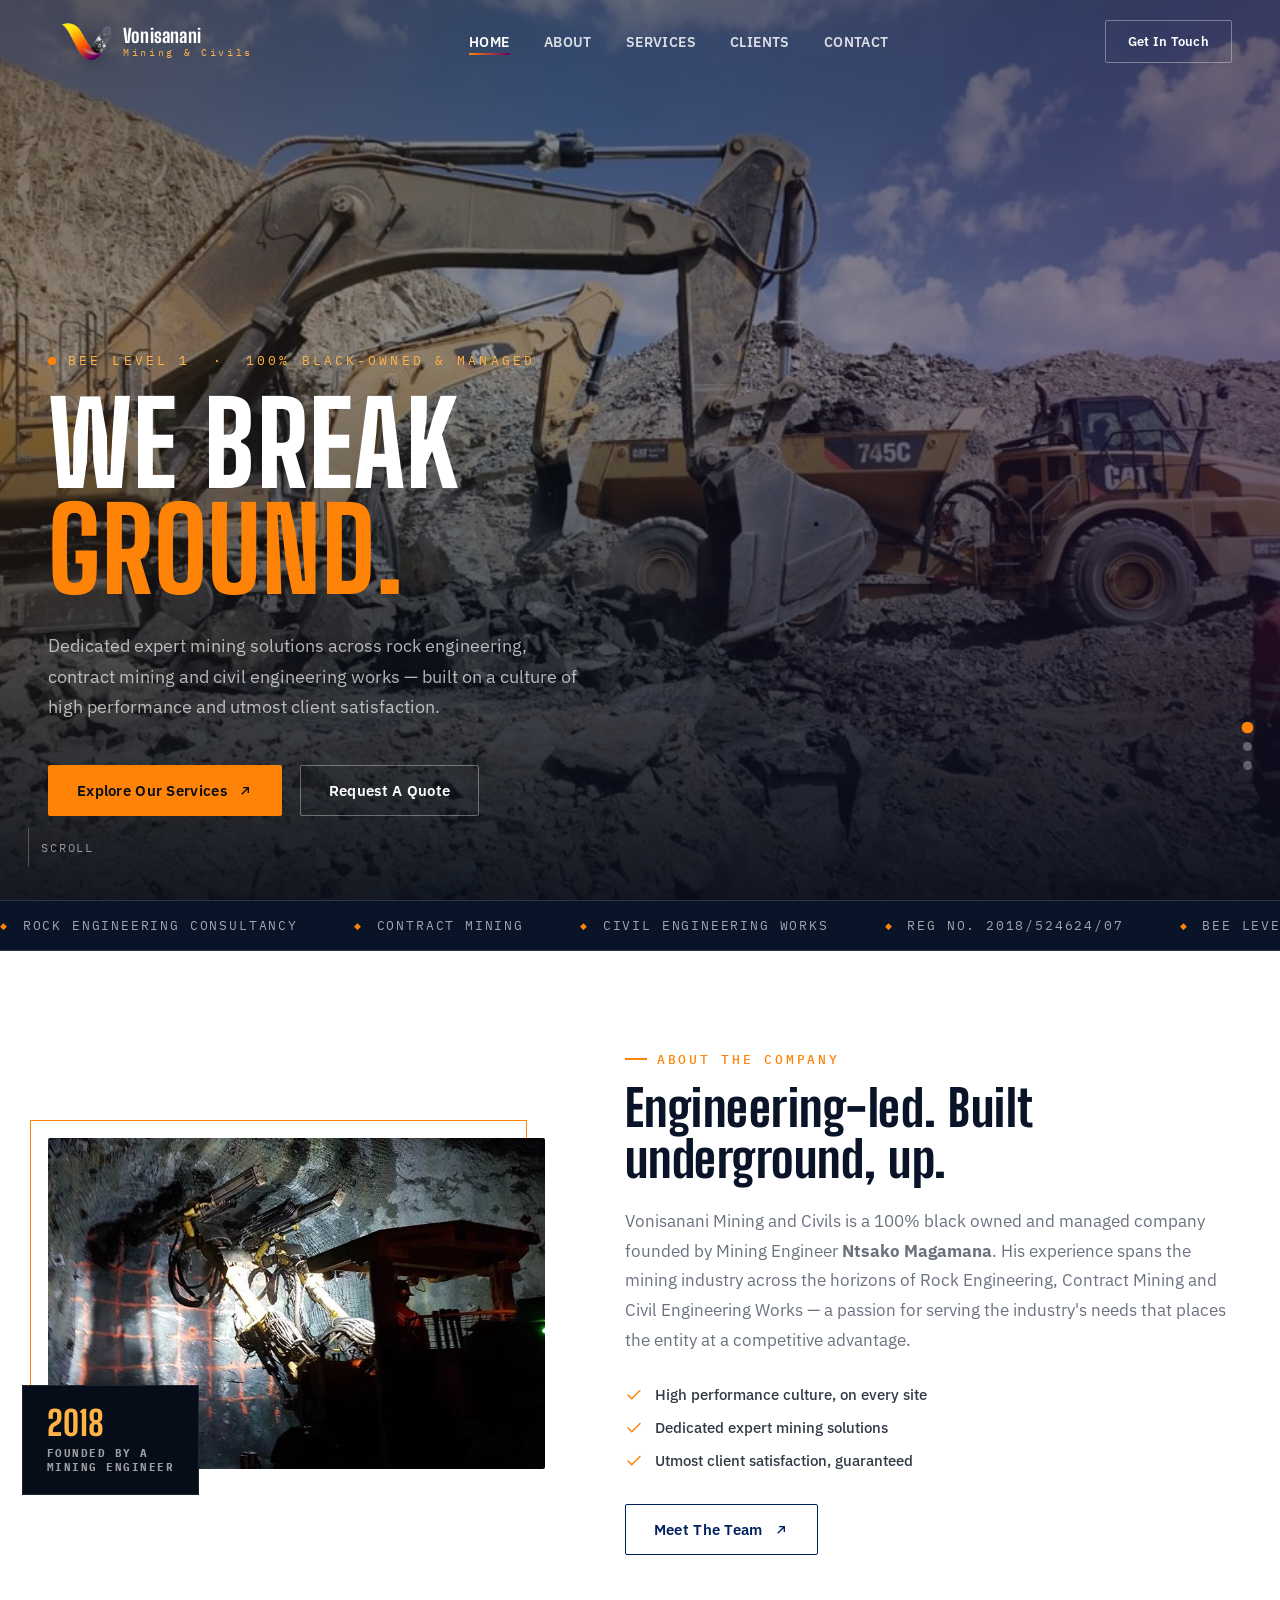
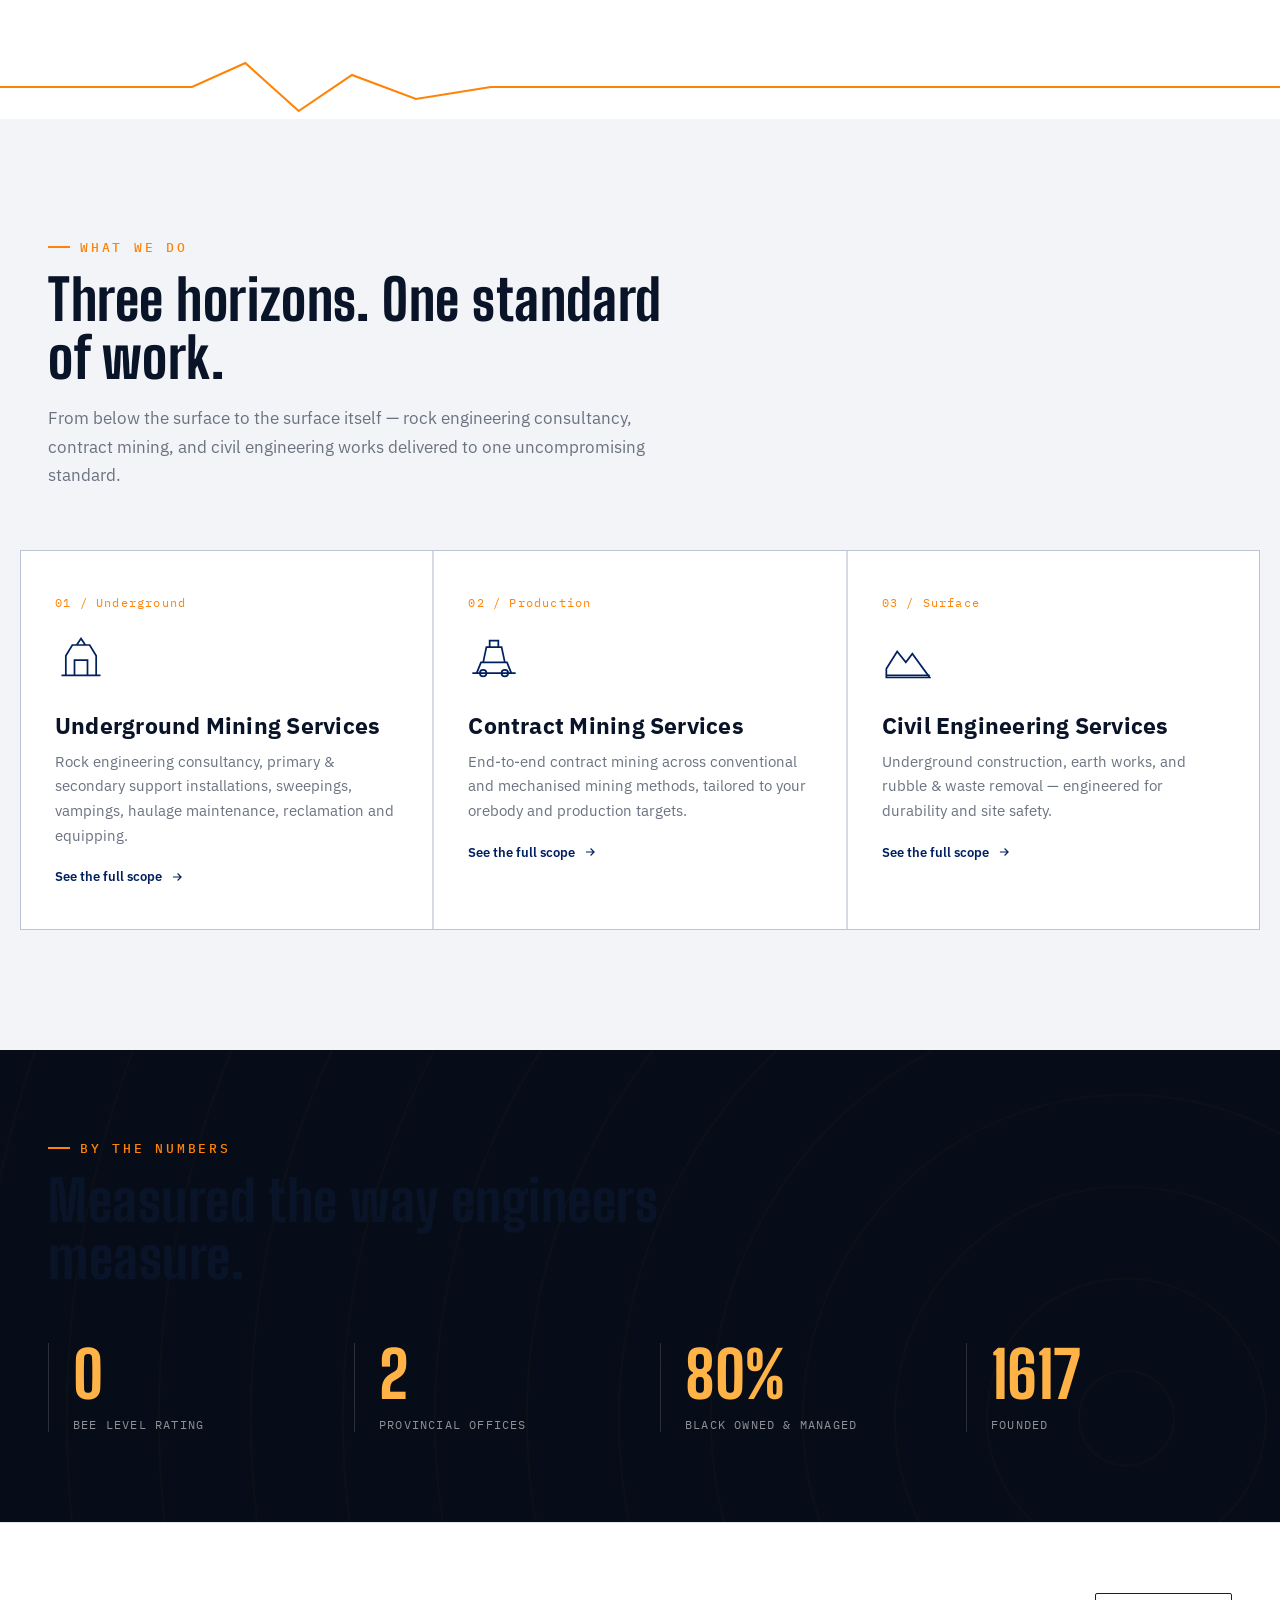
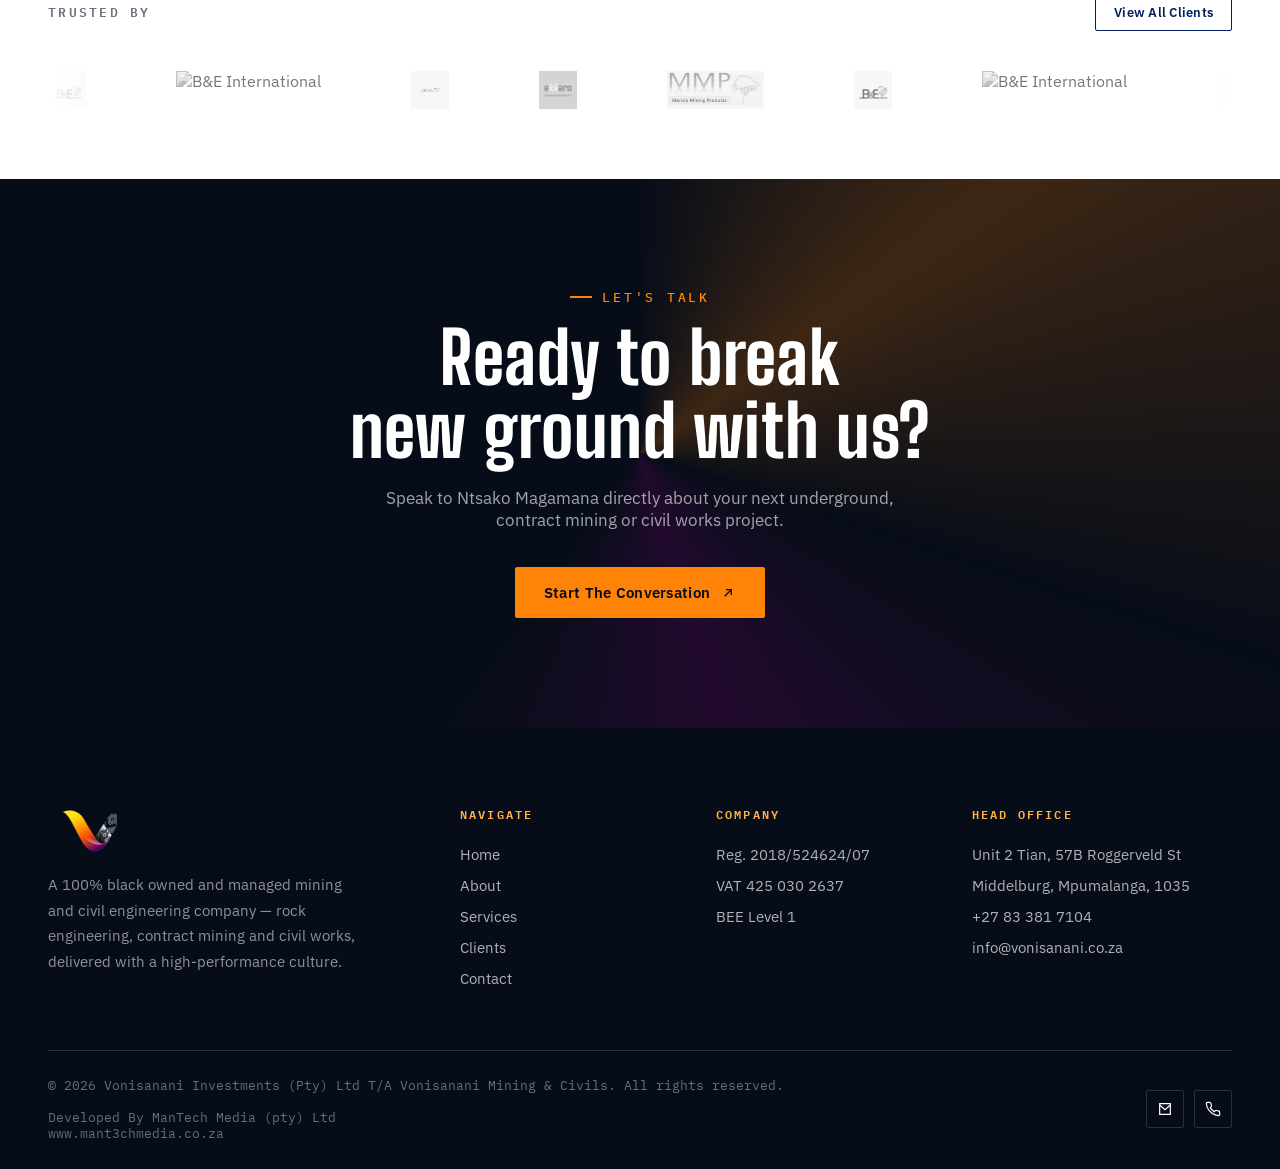
==== commit afe26bdb: "update hero-slide third image" ====
--- a/index.html
+++ b/index.html
@@ -49,7 +49,7 @@
   <div class="hero-slides">
     <div class="hero-slide active" style="background-image:url('images/hero-excavator.jpg')"></div>
     <div class="hero-slide" style="background-image:url('images/earthworks-trucks.jpg')"></div>
-    <div class="hero-slide" style="background-image:url('images/underground-support.jpg')"></div>
+    <div class="hero-slide" style="background-image:url('images/ceo-ntsako.jpg')"></div>
   </div>
   <div class="hero-content">
     <div class="container">
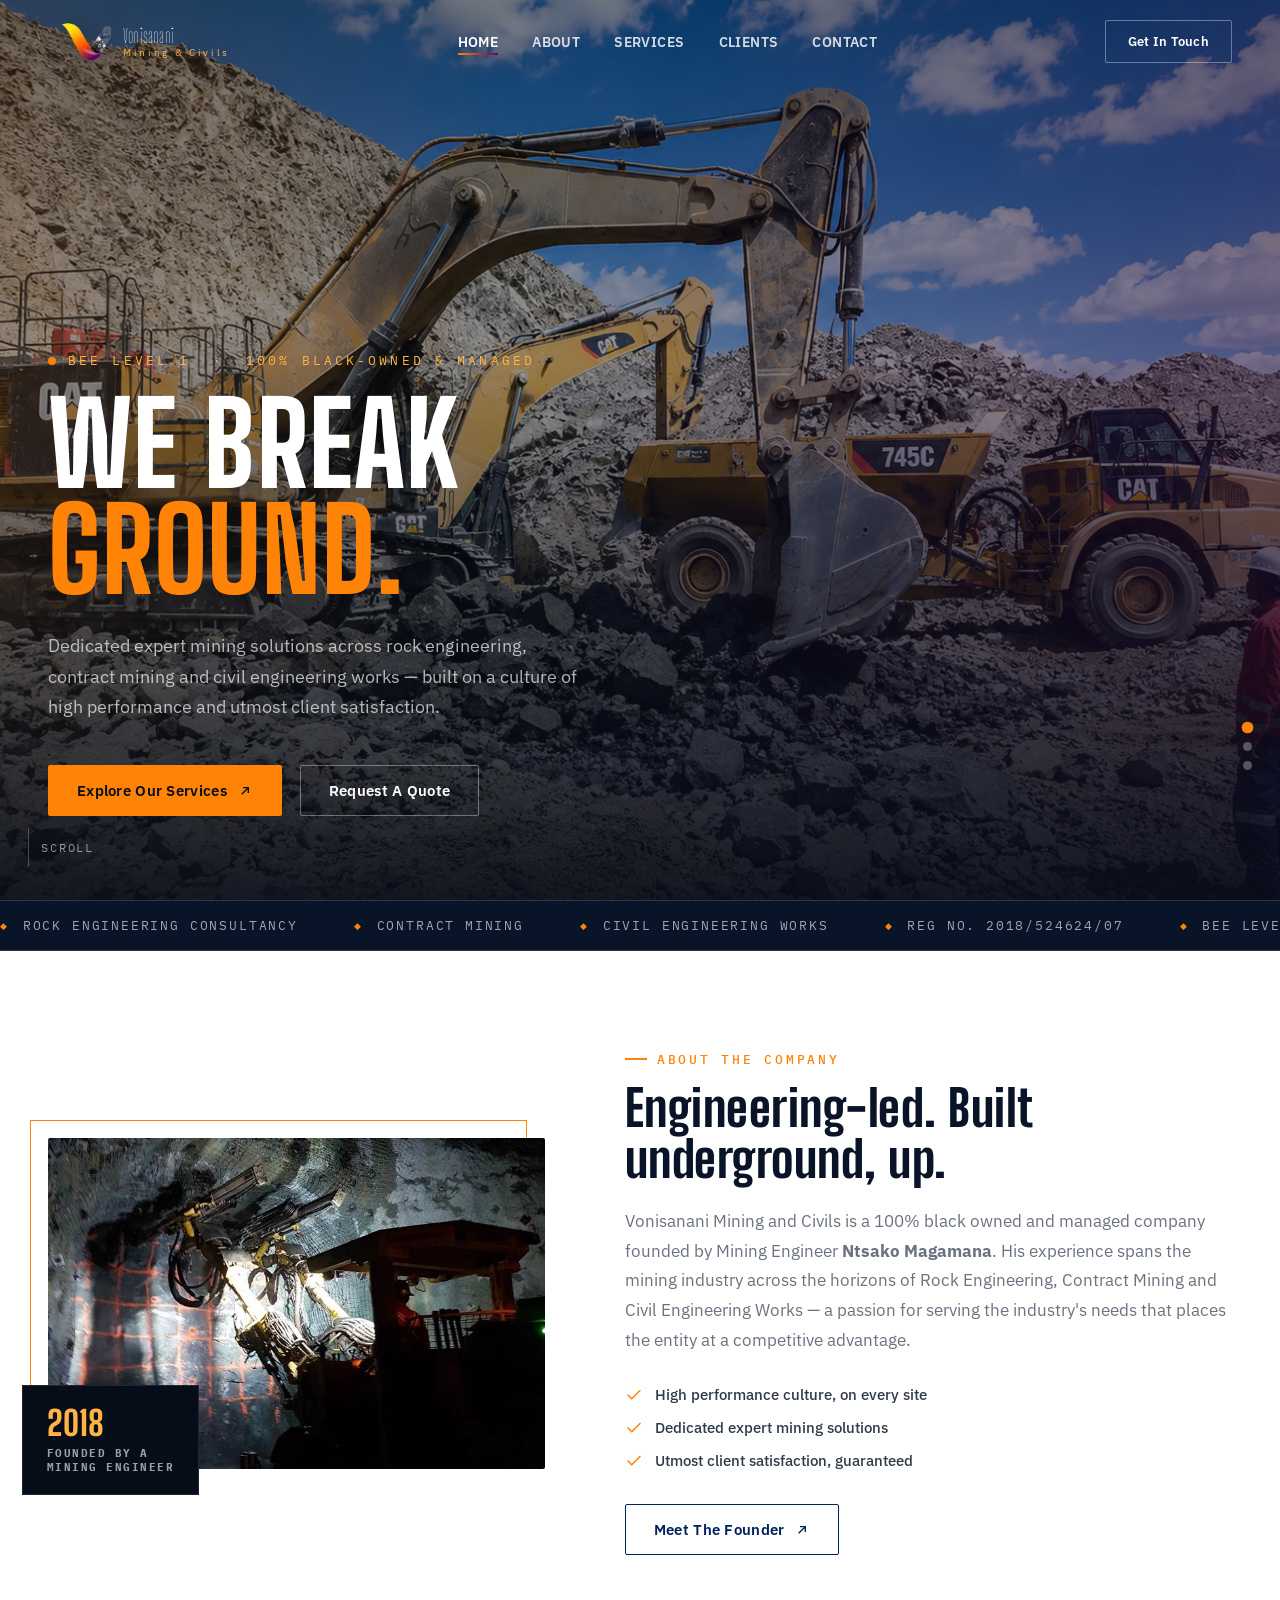
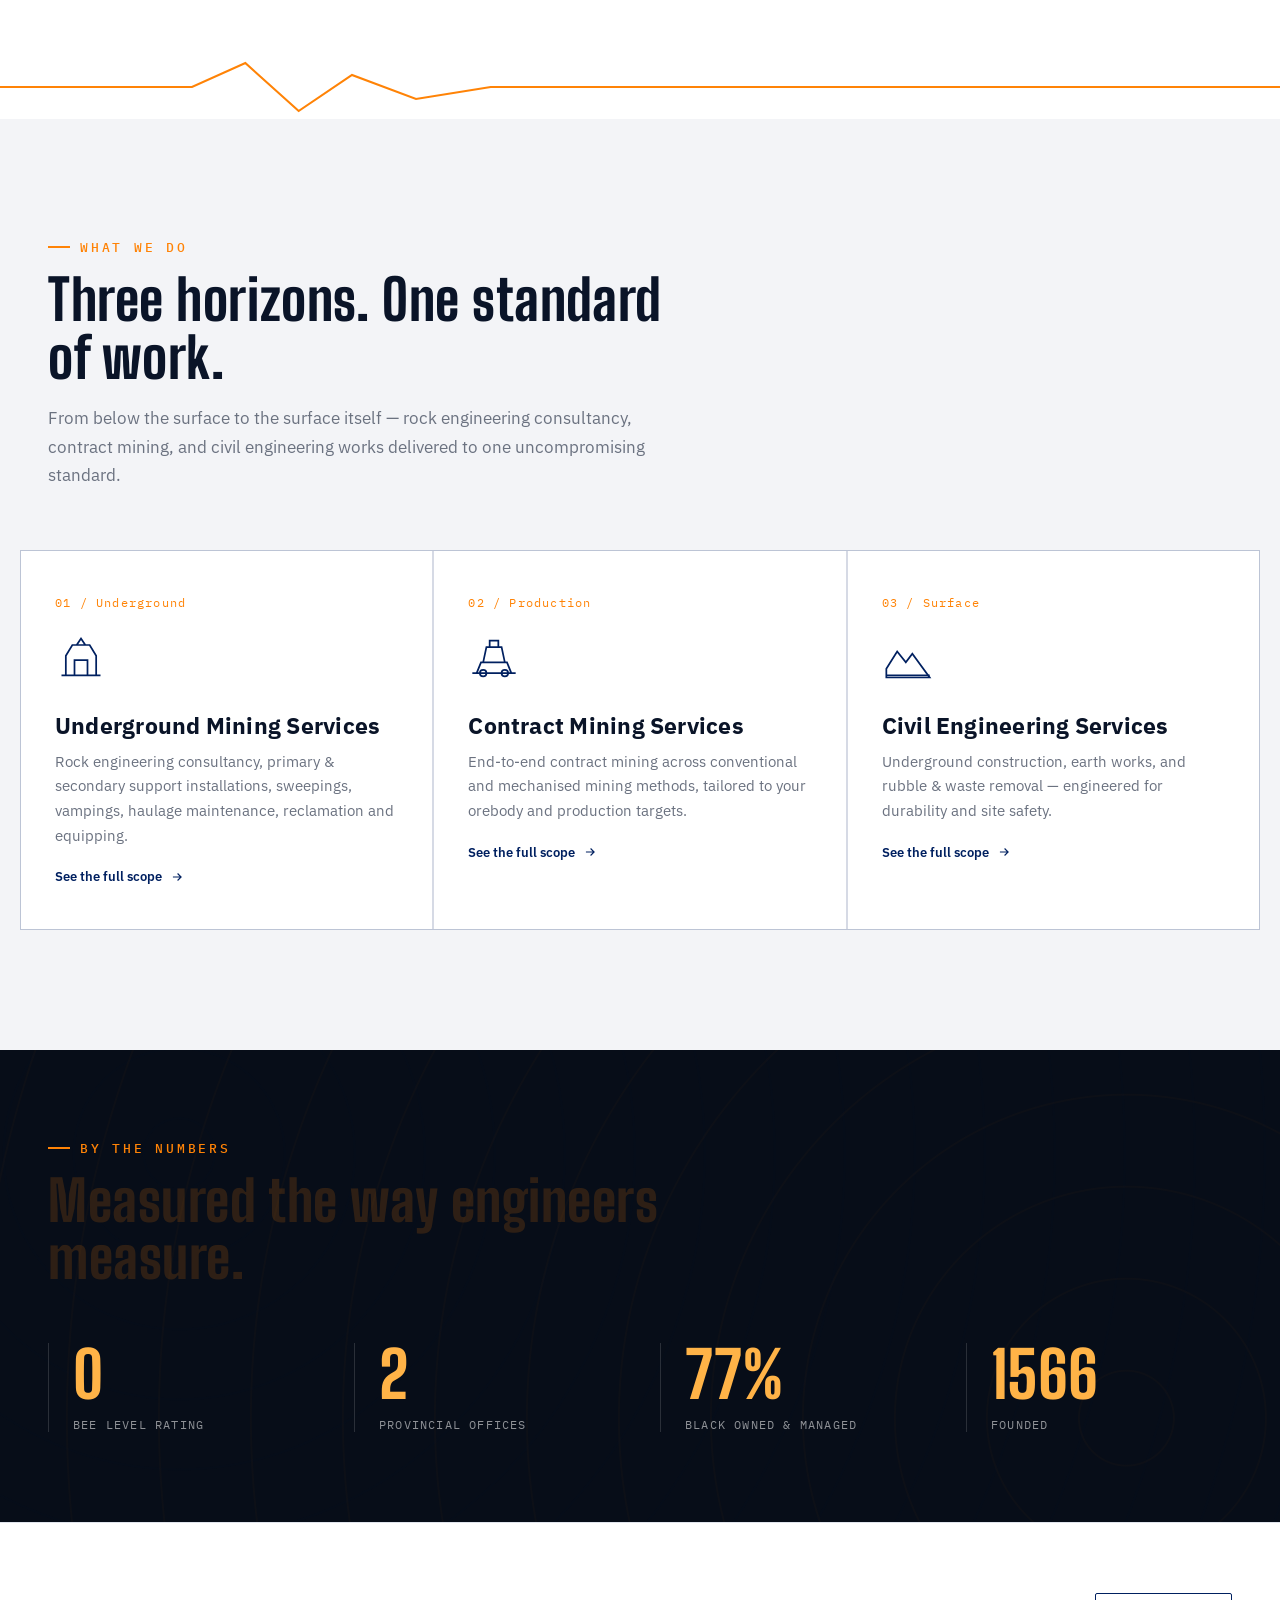
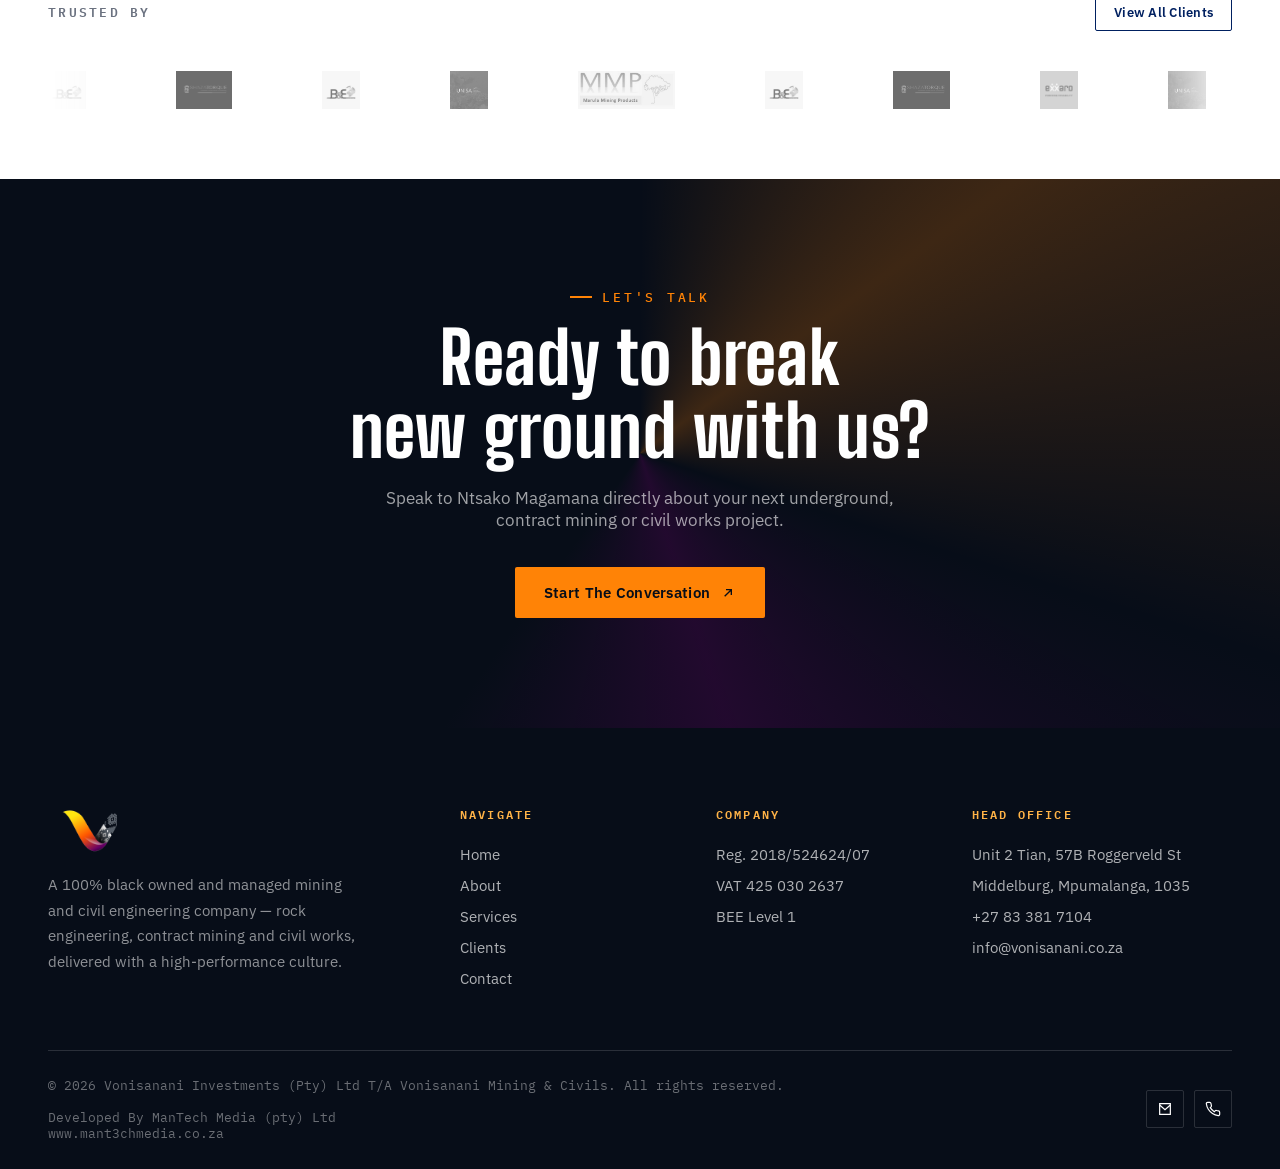
==== commit c366fccf: "website re design and debugging" ====
--- a/index.html
+++ b/index.html
@@ -47,9 +47,9 @@
 <!-- ===================== HERO ===================== -->
 <section class="hero" id="top">
   <div class="hero-slides">
-    <div class="hero-slide active" style="background-image:url('images/hero-excavator.jpg')"></div>
-    <div class="hero-slide" style="background-image:url('images/earthworks-trucks.jpg')"></div>
-    <div class="hero-slide" style="background-image:url('images/ceo-ntsako.jpg')"></div>
+    <div class="hero-slide active" style="background-image:url('images/excavator-person-looking.png')"></div>
+    <div class="hero-slide" style="background-image:url('images/cat-and-truck.png')"></div>
+    <div class="hero-slide" style="background-image:url('images/underground-support-1.png')"></div>
   </div>
   <div class="hero-content">
     <div class="container">
@@ -113,7 +113,7 @@
           <li><svg viewBox="0 0 24 24" fill="none" stroke-width="2" stroke-linecap="round"><path d="M20 6L9 17l-5-5"/></svg> Dedicated expert mining solutions</li>
           <li><svg viewBox="0 0 24 24" fill="none" stroke-width="2" stroke-linecap="round"><path d="M20 6L9 17l-5-5"/></svg> Utmost client satisfaction, guaranteed</li>
         </ul>
-        <a href="about.html" class="btn btn-dark" style="margin-top:34px;">Meet The Team
+        <a href="about.html" class="btn btn-dark" style="margin-top:34px;">Meet The Founder
           <svg viewBox="0 0 24 24" fill="none" stroke="currentColor" stroke-width="2"><path d="M7 17L17 7M9 7h8v8"/></svg>
         </a>
       </div>
@@ -171,7 +171,7 @@
   <div class="container">
     <div class="section-head reveal" style="margin-bottom:56px;">
       <div class="eyebrow">By The Numbers</div>
-      <h2>Measured the way engineers measure.</h2>
+      <h2 style="color: rgba(255,131,6,.16);">Measured the way engineers measure.</h2>
     </div>
     <div class="stats-grid reveal reveal-stagger">
       <div class="stat" style="--i:0"><div class="count"><span data-count="1" data-suffix="">0</span></div><div class="lbl">BEE Level Rating</div></div>
@@ -192,14 +192,14 @@
     <div class="logo-track-wrap reveal">
       <div class="logo-track">
         <img src="images/client-exxaro.png" alt="Exxaro">
-        <img src="images/client-be-international.png" alt="B&E International">
-        <img src="images/client-shazatorque.png" alt="Shazatorque Minerals extraction &amp; processing">
-        <img src="images/client-unisa.png" alt="University of South Africa">
+        <img src="images/client-be-international.jpg" alt="B&E International">
+        <img src="images/client-exxaro.png" alt="Shazatorque Minerals extraction &amp; processing">
+        <img src="images/unisa-logo-1.png" alt="University of South Africa">
         <img src="images/client-mmp.png" alt="Marula Mining Products">
         <img src="images/client-exxaro.png" alt="Exxaro">
-        <img src="images/client-be-international.png" alt="B&E International">
-        <img src="images/client-shazatorque.png" alt="Shazatorque Minerals extraction &amp; processing">
-        <img src="images/client-unisa.png" alt="University of South Africa">
+        <img src="images/client-be-international.jpg" alt="B&E International">
+        <img src="images/exxaro.png" alt="Shazatorque Minerals extraction &amp; processing">
+        <img src="images/unisa-logo-1.png" alt="University of South Africa">
         <img src="images/client-mmp.png" alt="Marula Mining Products">
       </div>
     </div>
--- a/css/style.css
+++ b/css/style.css
@@ -162,8 +162,8 @@
 .brand{ display:flex; align-items:center; gap:12px; }
 .brand img{ height:42px; width:auto; transition:height .4s var(--ease); filter:drop-shadow(0 2px 10px rgba(0,0,0,.25)); }
 .site-header.scrolled .brand img{ height:34px; }
-.brand-word{ font-family:var(--font-display); font-weight:800; font-size:19px; color:var(--white); line-height:1; letter-spacing:.01em; }
-.brand-word span{ display:block; font-family:var(--font-mono); font-weight:400; font-size:9.5px; letter-spacing:.28em; color:var(--orange-2); margin-top:3px; }
+.brand-word{ font-family:var(--font-display); font-weight:100; font-size:19px; color:var(--white); line-height:1; letter-spacing:.01em; }
+.brand-word span{ display:block; font-family:var(--font-body); font-weight:400; font-size:9.5px; letter-spacing:.28em; color:var(--orange-2); margin-top:3px; }
 
 .nav-desktop{ display:flex; align-items:center; gap:2px; }
 .nav-desktop a{
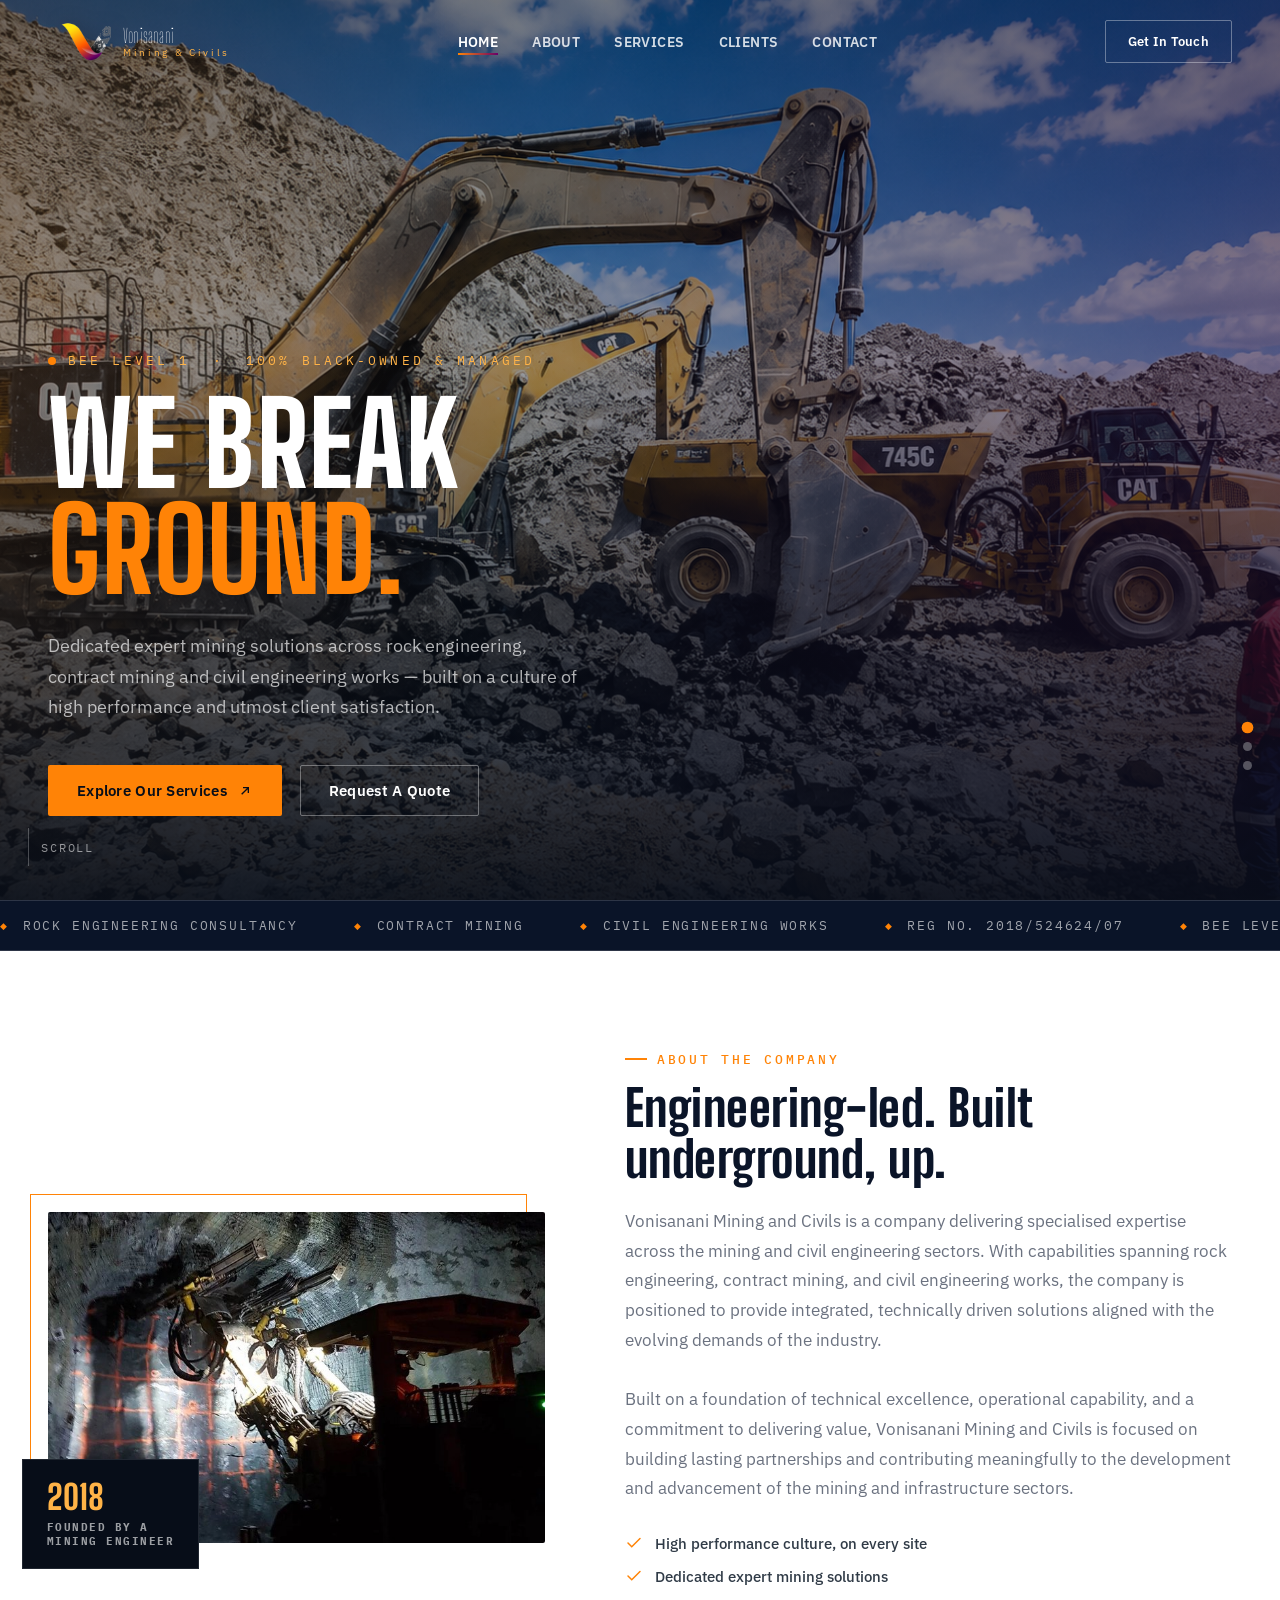
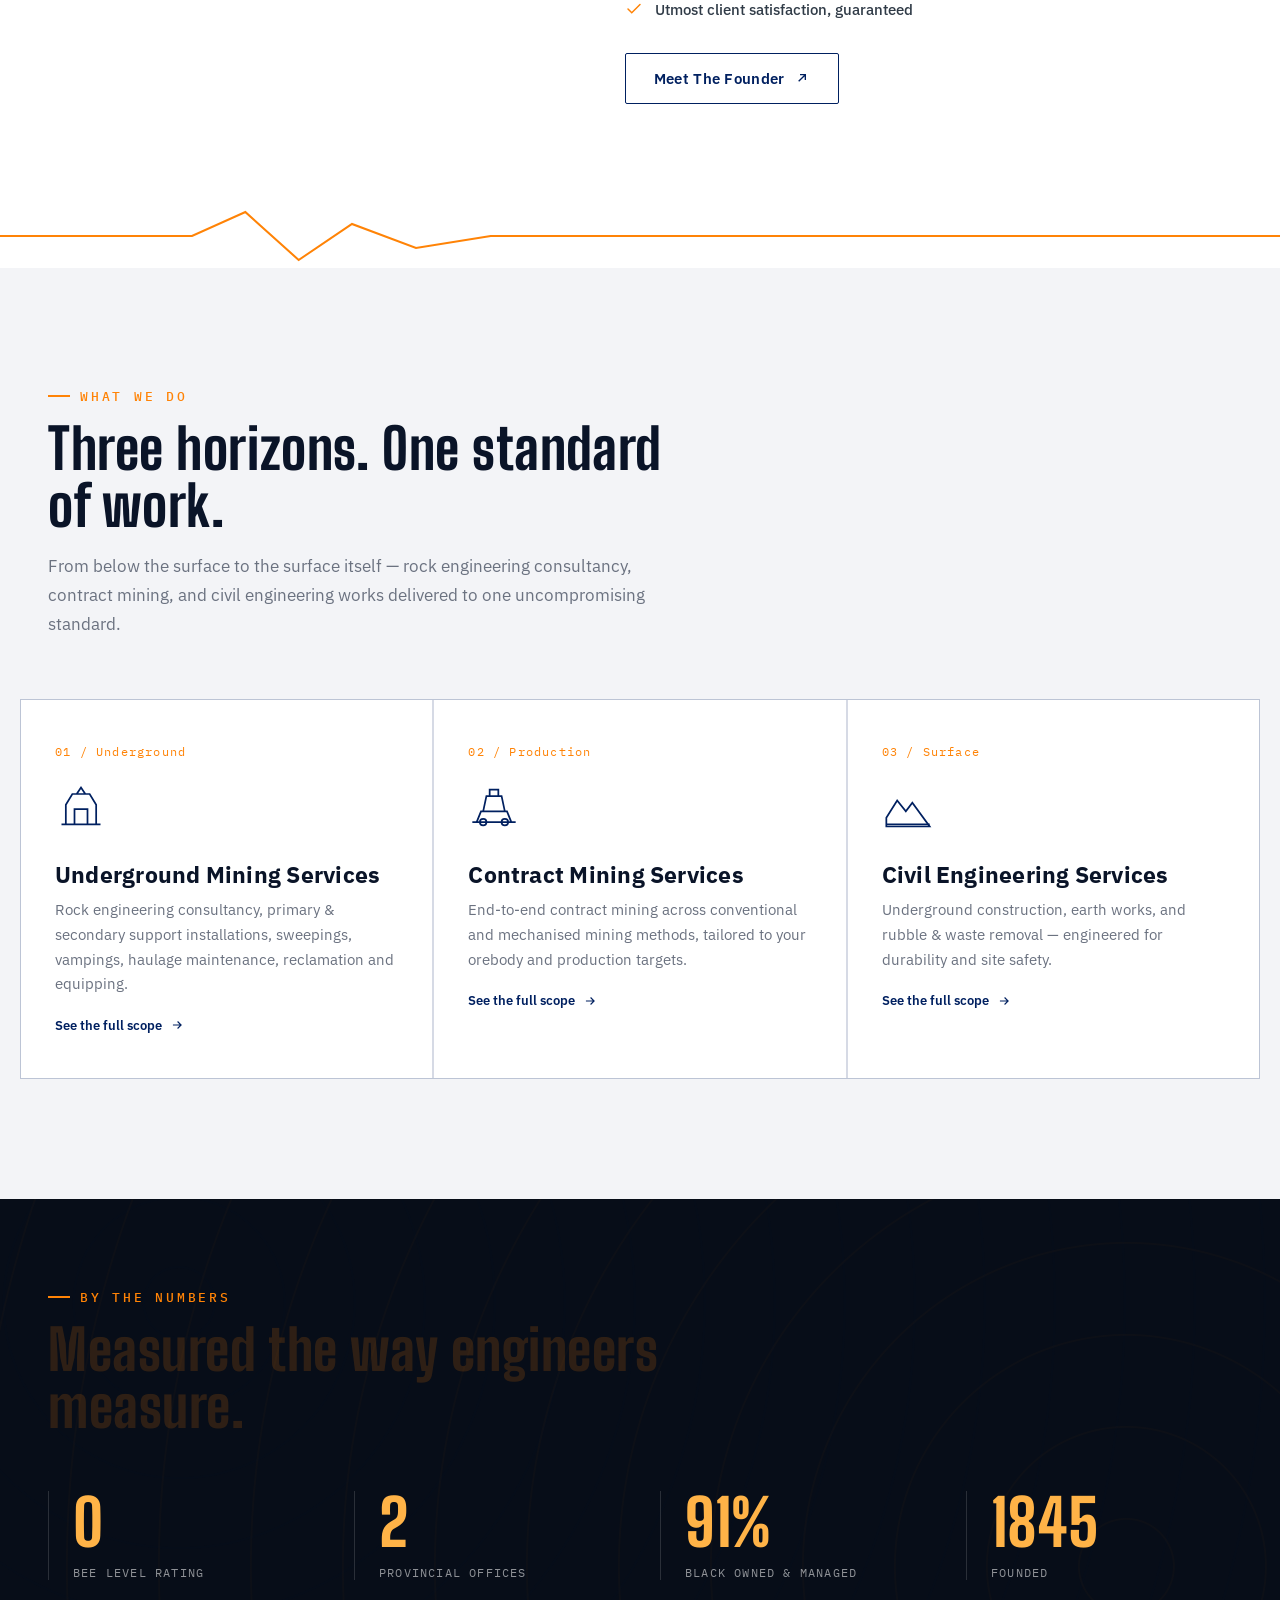
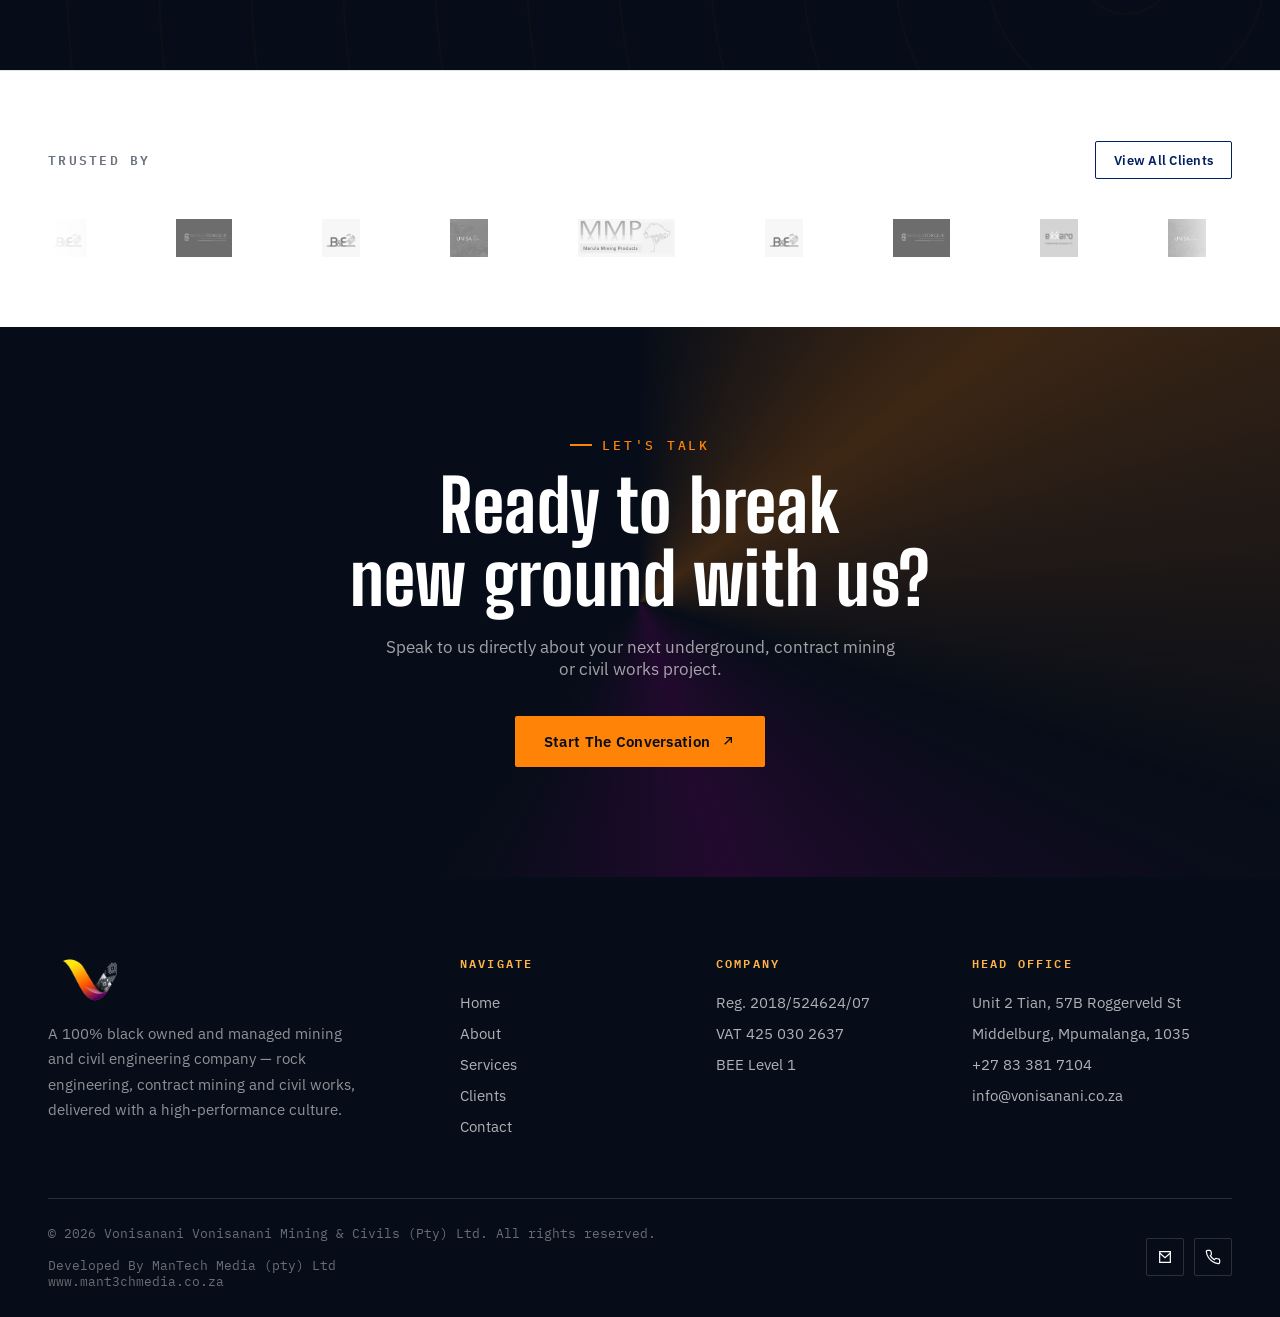
==== commit acb84e0d: "Updated company about section" ====
--- a/index.html
+++ b/index.html
@@ -107,7 +107,11 @@
       <div class="intro-text reveal">
         <div class="eyebrow">About The Company</div>
         <h2>Engineering-led. Built underground, up.</h2>
-        <p>Vonisanani Mining and Civils is a 100% black owned and managed company founded by Mining Engineer <strong>Ntsako Magamana</strong>. His experience spans the mining industry across the horizons of Rock Engineering, Contract Mining and Civil Engineering Works — a passion for serving the industry's needs that places the entity at a competitive advantage.</p>
+        <p>Vonisanani Mining and Civils is a company delivering specialised expertise across the mining and civil engineering sectors. With capabilities spanning rock engineering, contract mining, and civil engineering works, the company is positioned to provide integrated, technically driven solutions aligned with the evolving demands of the industry.
+<br>
+<br>
+Built on a foundation of technical excellence, operational capability, and a commitment to delivering value, Vonisanani Mining and Civils is focused on building lasting partnerships and contributing meaningfully to the development and advancement of the mining and infrastructure sectors.
+        </p>
         <ul class="intro-list">
           <li><svg viewBox="0 0 24 24" fill="none" stroke-width="2" stroke-linecap="round"><path d="M20 6L9 17l-5-5"/></svg> High performance culture, on every site</li>
           <li><svg viewBox="0 0 24 24" fill="none" stroke-width="2" stroke-linecap="round"><path d="M20 6L9 17l-5-5"/></svg> Dedicated expert mining solutions</li>
@@ -211,7 +215,7 @@
   <div class="container">
     <div class="eyebrow" style="justify-content:center;">Let's Talk</div>
     <h2>Ready to break<br>new ground with us?</h2>
-    <p>Speak to Ntsako Magamana directly about your next underground, contract mining or civil works project.</p>
+    <p>Speak to us directly about your next underground, contract mining or civil works project.</p>
     <a href="contact.html" class="btn btn-primary">Start The Conversation
       <svg viewBox="0 0 24 24" fill="none" stroke="currentColor" stroke-width="2"><path d="M7 17L17 7M9 7h8v8"/></svg>
     </a>
@@ -249,7 +253,7 @@
       </div>
     </div>
     <div class="footer-bottom">
-      <span>© 2026 Vonisanani Investments (Pty) Ltd T/A Vonisanani Mining &amp; Civils. All rights reserved. 
+      <span>© 2026 Vonisanani Vonisanani Mining &amp; Civils (Pty) Ltd. All rights reserved. 
       <br>
       <br>
       Developed By ManTech Media (pty) Ltd 
